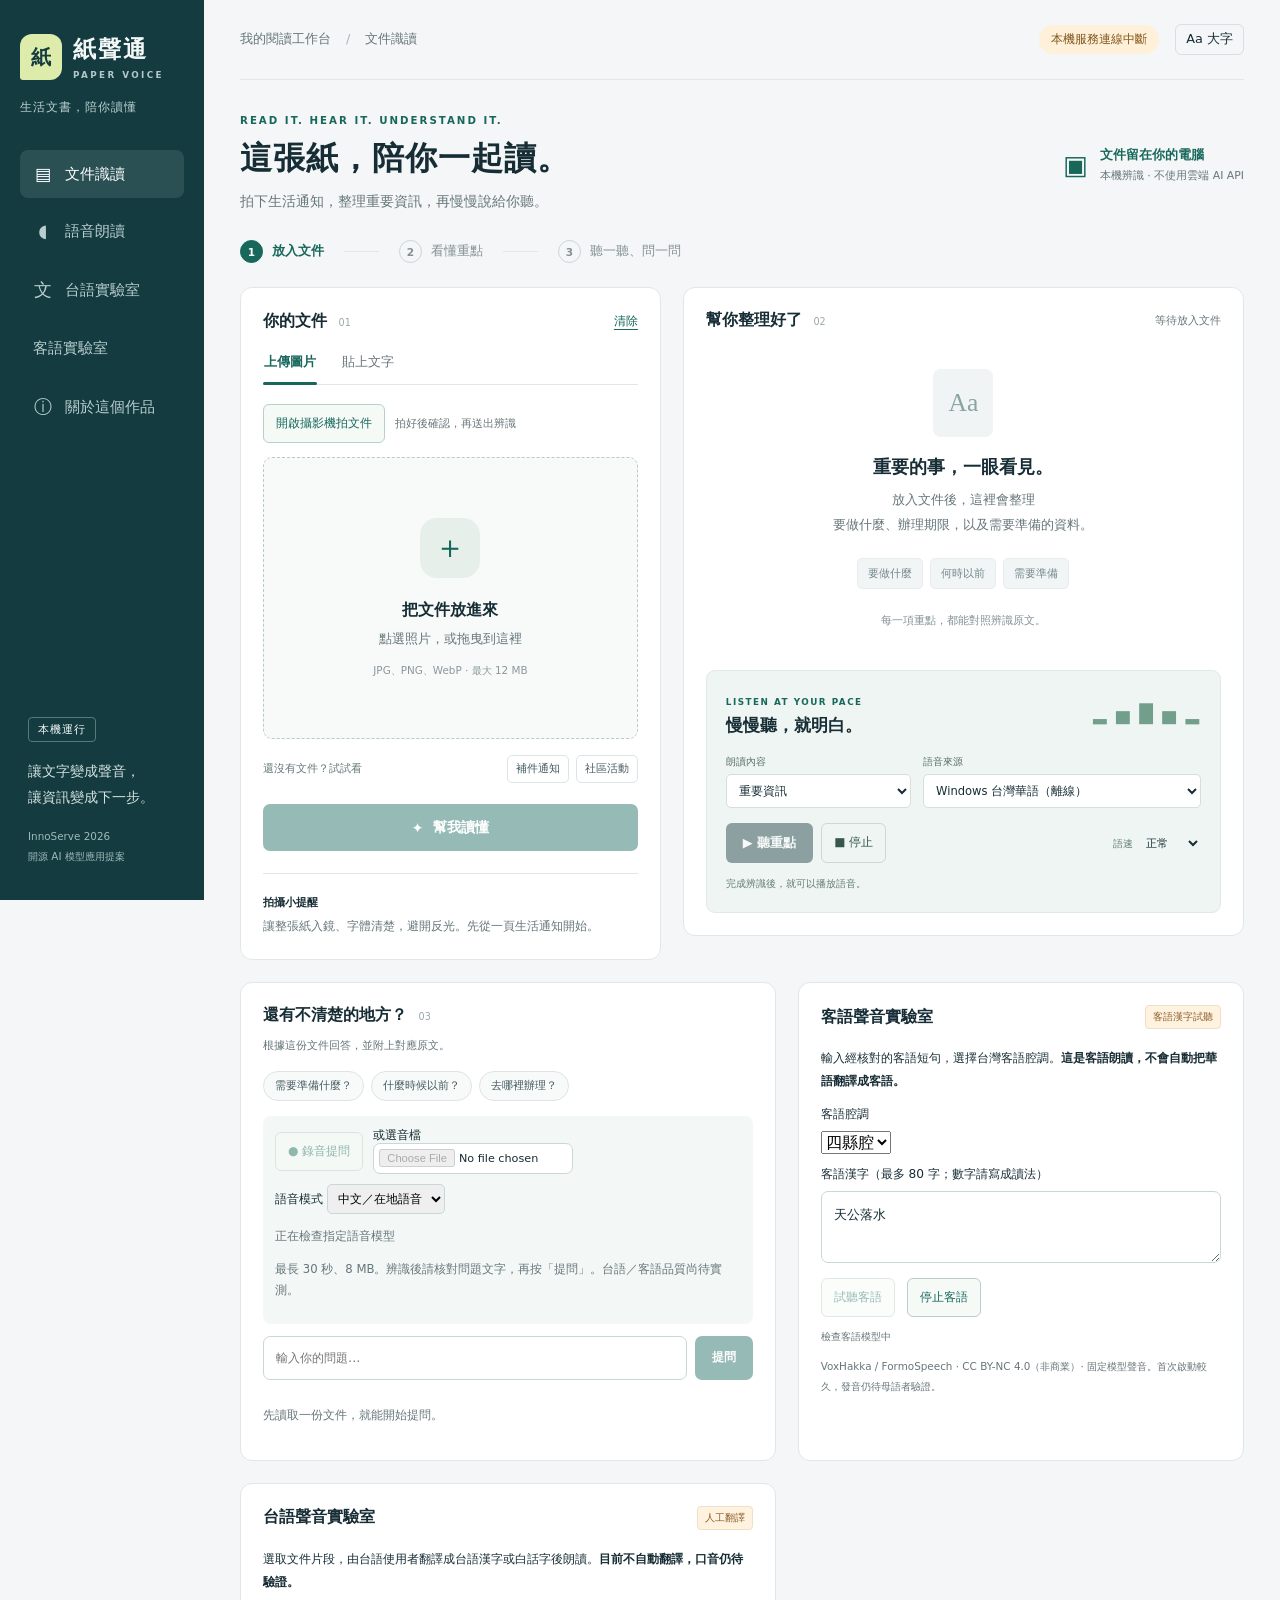
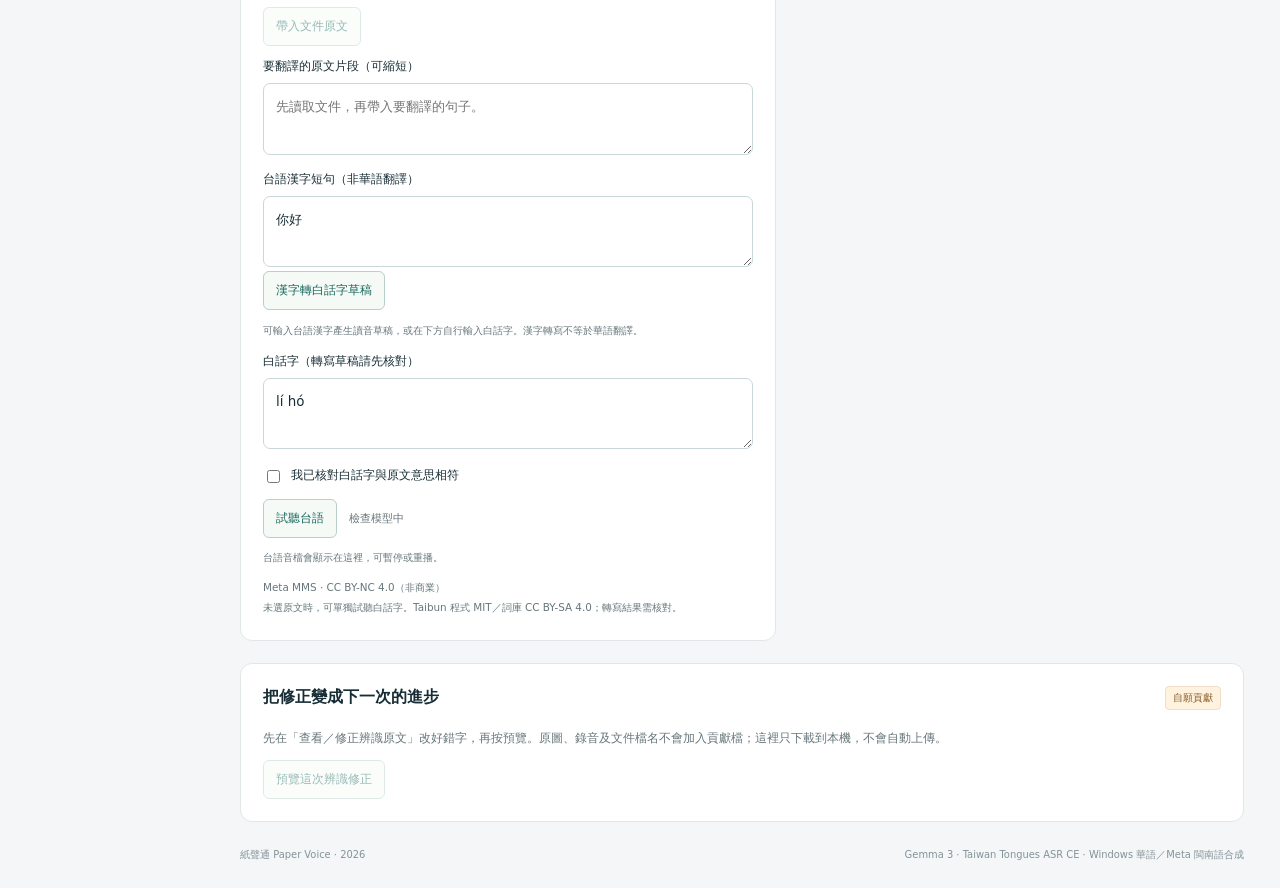
==== static/index.html @ fa13f4af "Add local Taiwanese Hanji pronunciation drafts and in-panel playback" ====
<!doctype html>
<html lang="zh-Hant-TW">
<head>
  <meta charset="utf-8"><meta name="viewport" content="width=device-width,initial-scale=1">
  <meta name="theme-color" content="#143b40"><title>紙聲通 · 讓每張紙，都聽得懂</title>
  <link rel="icon" href="/static/favicon.svg" type="image/svg+xml"><link rel="stylesheet" href="/static/style.css">
  <script src="/static/answer-speech.js" defer></script>
  <script src="/static/model-warmup.js" defer></script>
  <script src="/static/hakka-speech.js" defer></script>
  <script src="/static/taigi-pronunciation.js" defer></script>
  <script src="/static/app.js" defer></script>
  <script src="/static/camera.js" defer></script>
</head>
<body>
<div class="app-shell">
  <aside class="sidebar">
    <a class="brand" href="/" aria-label="紙聲通首頁"><span class="brand-mark">紙</span><span>紙聲通<small>PAPER VOICE</small></span></a>
    <div class="sidebar-caption">生活文書，陪你讀懂</div>
    <nav aria-label="主要功能"><a class="nav-item active" href="#workspace"><span aria-hidden="true">▤</span> 文件識讀</a><a class="nav-item" href="#speech-panel"><span aria-hidden="true">◖</span> 語音朗讀</a><a class="nav-item" href="#taigi-panel"><span aria-hidden="true">文</span> 台語實驗室</a><a class="nav-item" href="#hakka-panel">客語實驗室</a><button class="nav-item" id="about-btn"><span aria-hidden="true">ⓘ</span> 關於這個作品</button></nav>
    <div class="sidebar-bottom"><span class="local-label">本機運行</span><p>讓文字變成聲音，<br>讓資訊變成下一步。</p><small>InnoServe 2026<br>開源 AI 模型應用提案</small></div>
  </aside>
  <main id="workspace">
    <header class="topbar"><div class="breadcrumb">我的閱讀工作台 <span>/</span> 文件識讀</div><div class="top-actions"><span id="model-status" class="status-badge">正在檢查本機模型</span><button id="font-btn" class="icon-button" aria-pressed="false">Aa 大字</button></div></header>
    <section class="intro"><div><div class="eyebrow">READ IT. HEAR IT. UNDERSTAND IT.</div><h1>這張紙，陪你一起讀。</h1><p>拍下生活通知，整理重要資訊，再慢慢說給你聽。</p></div><div class="privacy-note"><span aria-hidden="true">▣</span><div><strong>文件留在你的電腦</strong><small>本機辨識 · 不使用雲端 AI API</small></div></div></section>
    <div class="steps" aria-label="操作步驟"><span class="current"><b>1</b> 放入文件</span><i></i><span id="step2"><b>2</b> 看懂重點</span><i></i><span id="step3"><b>3</b> 聽一聽、問一問</span></div>
    <div id="alert" class="alert" role="alert" hidden></div>
    <div class="work-grid">
      <section class="panel document-panel" aria-labelledby="doc-heading">
        <div class="panel-heading"><h2 id="doc-heading">你的文件 <span class="section-no">01</span></h2><button class="text-button" id="clear-btn">清除</button></div>
        <div class="tabs" role="tablist" aria-label="輸入方式"><button id="image-tab" role="tab" aria-selected="true" aria-controls="image-input" class="selected">上傳圖片</button><button id="text-tab" role="tab" aria-selected="false" aria-controls="text-input" tabindex="-1">貼上文字</button></div>
        <div id="image-input" role="tabpanel" aria-labelledby="image-tab">
          <div class="camera-entry"><button id="camera-open" class="secondary-button" type="button">開啟攝影機拍文件</button><span class="hint">拍好後確認，再送出辨識</span></div>
          <label id="dropzone" class="dropzone" for="file-input"><span class="upload-symbol" aria-hidden="true">＋</span><strong>把文件放進來</strong><span>點選照片，或拖曳到這裡</span><small>JPG、PNG、WebP · 最大 12 MB</small><input id="file-input" type="file" accept="image/jpeg,image/png,image/webp" aria-label="選擇文件圖片"></label>
          <div id="preview-wrap" class="preview-wrap" hidden><div class="preview-bar"><span id="file-name"></span><button id="change-file" class="text-button">更換圖片</button></div><div class="image-frame"><img id="preview" alt="上傳的文件原圖，可用於核對辨識結果"></div></div>
          <div class="sample-row"><span>還沒有文件？試試看</span><button id="sample-notice" class="sample-chip">補件通知</button><button id="sample-event" class="sample-chip">社區活動</button></div>
        </div>
        <div id="text-input" role="tabpanel" aria-labelledby="text-tab" hidden><label for="source-text" class="field-label">貼上需要解讀的文字</label><textarea id="source-text" rows="12" maxlength="6500" placeholder="貼上繁體中文或英文通知，也可以貼入已修正的辨識原文。"></textarea><p class="hint">文字模式會略過圖片辨識，直接整理你提供的內容。</p></div>
        <p id="model-preparation" class="hint" role="status"></p>
        <button id="analyze-btn" class="primary-button" disabled><span aria-hidden="true">✦</span> 幫我讀懂</button>
        <div id="progress" class="progress" role="status" aria-live="polite" hidden><span class="spinner"></span><div><strong id="progress-stage">等待本機模型</strong><small id="progress-time">第一次載入模型可能需要較久</small></div></div>
        <div class="photo-tip"><b>拍攝小提醒</b><p>讓整張紙入鏡、字體清楚，避開反光。先從一頁生活通知開始。</p></div>
      </section>
      <section class="panel result-panel" aria-labelledby="result-heading">
        <div class="panel-heading"><h2 id="result-heading">幫你整理好了 <span class="section-no">02</span></h2><span id="result-meta" class="muted">等待放入文件</span></div>
        <div id="empty-state" class="empty-state"><div class="empty-glyph" aria-hidden="true">Aa</div><h3>重要的事，一眼看見。</h3><p>放入文件後，這裡會整理<br>要做什麼、辦理期限，以及需要準備的資料。</p><div class="ghost-tags"><span>要做什麼</span><span>何時以前</span><span>需要準備</span></div><small>每一項重點，都能對照辨識原文。</small></div>
        <div id="result-content" hidden>
          <div class="result-title-row"><span class="document-type" id="document-type"></span><button id="export-btn" class="text-button">匯出結果</button></div><h3 id="document-title" class="document-title"></h3>
          <div id="result-warnings"></div><div id="fact-grid" class="fact-grid"></div><div id="condition-list"></div>
          <p class="verification-note">「原文已對應」表示欄位與辨識文字相符，仍請對照圖片確認。辨識與解釋皆可能出錯。</p>
          <details id="raw-details" class="raw-details"><summary>查看／修正辨識原文 <span>核對日期與數字</span></summary><textarea id="raw-text" rows="9" maxlength="6500" aria-label="辨識原文，可修正"></textarea><button id="reanalyze-btn" class="secondary-button">用修正文字重新整理</button><small>重新整理後，問答與朗讀會使用修正內容。</small><details id="ocr-details"><summary>查看 Windows OCR 初讀文字</summary><pre id="ocr-reference"></pre></details></details>
        </div>
        <section id="speech-panel" class="speech-panel" aria-labelledby="speech-heading"><div class="speech-heading"><div><span class="eyebrow">LISTEN AT YOUR PACE</span><h3 id="speech-heading">慢慢聽，就明白。</h3></div><span class="audio-symbol" aria-hidden="true">▂ ▅ █ ▅ ▂</span></div><div class="speech-options"><label>朗讀內容<select id="read-target"><option value="summary">重要資訊</option><option value="raw">整份辨識原文</option></select></label><label>語音來源<select id="voice-source"><option value="windows">Windows 台灣華語（離線）</option><option value="browser">瀏覽器語音（依裝置）</option></select></label></div><div class="play-row"><button id="speak-btn" class="play-button" disabled>▶ 聽重點</button><button id="stop-btn" class="stop-button" aria-label="停止朗讀">■ 停止</button><label class="speed-label">語速 <select id="speed"><option value="0.8">慢一點</option><option value="1" selected>正常</option><option value="1.2">快一點</option></select></label></div><audio id="audio" controls hidden></audio><p id="speech-status" class="speech-status" role="status">完成辨識後，就可以播放語音。</p></section>
      </section>
    </div>
    <div class="bottom-grid">
      <section class="panel qa-panel"><div class="panel-heading"><h2>還有不清楚的地方？ <span class="section-no">03</span></h2></div><p class="muted">根據這份文件回答，並附上對應原文。</p><div class="question-chips"><button data-question="我需要準備什麼文件？">需要準備什麼？</button><button data-question="最晚什麼時候要完成？">什麼時候以前？</button><button data-question="我要去哪裡辦理？">去哪裡辦理？</button></div><form id="question-form"><input id="question" maxlength="300" placeholder="輸入你的問題…" aria-label="針對文件提問" required><button id="ask-btn" class="primary-button compact" disabled>提問</button></form><div id="answers" class="answers" aria-live="polite"><p class="hint">先讀取一份文件，就能開始提問。</p></div></section>
      <section id="hakka-panel" class="panel taigi-panel"><div class="panel-heading"><h2>客語聲音實驗室</h2><span class="experimental">客語漢字試聽</span></div><p>輸入經核對的客語短句，選擇台灣客語腔調。<strong>這是客語朗讀，不會自動把華語翻譯成客語。</strong></p><label class="field-label" for="hakka-dialect">客語腔調</label><select id="hakka-dialect"><option value="sixian">四縣腔</option><option value="hailu">海陸腔</option></select><label class="field-label" for="hakka-text">客語漢字（最多 80 字；數字請寫成讀法）</label><textarea id="hakka-text" rows="2" maxlength="80">天公落水</textarea><div class="taigi-actions"><button id="hakka-btn" class="secondary-button" disabled>試聽客語</button><button id="hakka-stop" class="secondary-button">停止客語</button></div><audio id="hakka-audio" controls hidden></audio><p id="hakka-status" class="hint" role="status">檢查客語模型中</p><p class="hint">VoxHakka / FormoSpeech · CC BY-NC 4.0（非商業）· 固定模型聲音。首次啟動較久，發音仍待母語者驗證。</p></section>
      <section id="taigi-panel" class="panel taigi-panel"><div class="panel-heading"><h2>台語聲音實驗室</h2><span class="experimental">人工翻譯</span></div><p>選取文件片段，由台語使用者翻譯成台語漢字或白話字後朗讀。<strong>目前不自動翻譯，口音仍待驗證。</strong></p><button id="taigi-source-btn" class="secondary-button">帶入文件原文</button><label for="taigi-source" class="field-label">要翻譯的原文片段（可縮短）</label><textarea id="taigi-source" rows="2" maxlength="500" placeholder="先讀取文件，再帶入要翻譯的句子。"></textarea><label for="taigi-hanji" class="field-label">台語漢字短句（非華語翻譯）</label><textarea id="taigi-hanji" rows="2" maxlength="80" placeholder="例如：食飽未？">你好</textarea><button id="taigi-convert" class="secondary-button">漢字轉白話字草稿</button><p id="taigi-convert-status" class="hint" role="status">可輸入台語漢字產生讀音草稿，或在下方自行輸入白話字。漢字轉寫不等於華語翻譯。</p><label for="taigi-text" class="field-label">白話字（轉寫草稿請先核對）</label><textarea id="taigi-text" rows="2" maxlength="500" placeholder="例如：lí hó" spellcheck="false">lí hó</textarea><label class="check-label"><input id="taigi-confirm" type="checkbox">我已核對白話字與原文意思相符</label><div class="taigi-actions"><button id="taigi-btn" class="secondary-button">試聽台語</button><span id="taigi-status" class="muted">檢查模型中</span></div><audio id="taigi-audio" controls hidden></audio><p id="taigi-play-status" class="hint" role="status">台語音檔會顯示在這裡，可暫停或重播。</p><p class="hint">Meta MMS · CC BY-NC 4.0（非商業）<br>未選原文時，可單獨試聽白話字。Taibun 程式 MIT／詞庫 CC BY-SA 4.0；轉寫結果需核對。</p></section>
    </div>
    <section class="panel corpus-panel"><div class="panel-heading"><h2>把修正變成下一次的進步</h2><span class="experimental">自願貢獻</span></div><p class="hint">先在「查看／修正辨識原文」改好錯字，再按預覽。原圖、錄音及文件檔名不會加入貢獻檔；這裡只下載到本機，不會自動上傳。</p><button id="corpus-preview-btn" class="secondary-button">預覽這次辨識修正</button><div id="corpus-preview" hidden><p id="corpus-status" class="hint" role="status"></p><div class="corpus-pair"><label>遮蔽後的辨識原文<textarea id="corpus-original" rows="5" maxlength="6500"></textarea></label><label>遮蔽後的人工修正<textarea id="corpus-corrected" rows="5" maxlength="6500"></textarea></label></div><p class="warning">自動遮蔽可能漏掉姓名、地址、病情等資訊。請逐行檢查並手動刪除；不要公開他人的私密文件。</p><label class="field-label">資料來源 <select id="corpus-provenance"><option value="synthetic">自製虛構範例</option><option value="authorized">已獲權利人授權的資料</option></select></label><label class="check-label"><input id="corpus-reviewed" type="checkbox">我已逐行核對內容正確，並移除可識別個人的資訊</label><label class="check-label"><input id="corpus-rights" type="checkbox">我有權公開此文字，並同意以 CC BY 4.0 授權；以 Paper Voice 自願貢獻者署名</label><button id="corpus-export-btn" class="secondary-button">下載待審核語料 JSONL</button></div></section>
    <footer><span>紙聲通 Paper Voice · 2026</span><span>Gemma 3 · Taiwan Tongues ASR CE · Windows 華語／Meta 閩南語合成</span></footer>
  </main>
</div>
<dialog id="about-dialog"><button id="close-about" class="dialog-close" aria-label="關閉說明">×</button><span class="eyebrow">ABOUT PAPER VOICE</span><h2>讓資訊，走到需要的人身邊。</h2><p>紙聲通協助使用者整理生活通知中的行動、期限與應備文件，並提供朗讀與有原文依據的問答。</p><h3>這個版本的能力</h3><p>Google Gemma 3 4B 本機讀圖、Taiwan Tongues ASR CE 語音提問、文件問答與中文朗讀、人工翻譯後的閩南語白話字朗讀、自願修正語料匯出。</p><h3>資料與模型</h3><p>上傳圖片與結果不寫入資料庫。完成工作最多在記憶體保留 30 分鐘，可隨時清除。中文合成使用短暫檔案，完成後刪除。模型首次下載需要網路；此版本推論只呼叫本機服務。</p><p>Gemma 採自訂開放權重授權；Taiwan Tongues 採 TRAIL 授權；Windows 語音不是開源模型；MMS 採 CC BY-NC 4.0。未宣稱已取得主辦資格認定或模型加分。</p><h3>展示時請誠實說明</h3><p>尚未包含台語自動翻譯、手寫專門微調、逐字影像框選或實際使用者成效驗證。語音辨識已用自製合成華語測試，真人麥克風與台客語辨識仍待驗證。範例通知是自製測試資料，不是真實公文。</p></dialog>
<dialog id="camera-dialog" aria-labelledby="camera-title">
  <div class="panel-heading"><h2 id="camera-title">拍下這份文件</h2><button id="camera-close" type="button" class="text-button">關閉攝影機</button></div>
  <p class="hint">把文件完整放進畫面，避開反光。確認使用前，照片只留在瀏覽器。</p>
  <label class="field-label" for="camera-select">攝影機</label><select id="camera-select" disabled><option value="">預設攝影機</option></select>
  <div class="camera-frame"><p id="camera-placeholder">攝影機尚未開啟<br><small>按下方「啟動預覽」開始拍照</small></p><video id="camera-video" autoplay muted playsinline aria-label="攝影機即時預覽" hidden></video><img id="camera-photo" alt="剛拍下的文件，請確認文字清楚" hidden></div>
  <p id="camera-status" class="hint" role="status" aria-live="polite">按「啟動預覽」，並允許瀏覽器使用攝影機。</p>
  <div class="camera-actions"><button id="camera-start" type="button" class="secondary-button">啟動預覽</button><button id="camera-shutter" type="button" class="primary-button compact" disabled>拍照</button><button id="camera-retake" type="button" class="secondary-button" hidden>重拍</button><button id="camera-use" type="button" class="primary-button compact" hidden>使用照片並辨識</button></div>
  <p class="hint">拍照或關閉視窗後會停止攝影機。無法開啟時，可關閉此視窗並改用上傳圖片。</p>
</dialog>
</body></html>
---- static/style.css ----
@charset "UTF-8";
:root{--ink:#172d35;--muted:#67767b;--teal:#17675b;--dark:#143b40;--line:#e1e7e8;--surface:#f4f6f7;--soft:#edf4f1;--white:#fff;--accent:#ddecab;font-family:"Segoe UI","Microsoft JhengHei",system-ui,sans-serif;font-size:16px;color:var(--ink);background:var(--surface)}*{box-sizing:border-box}body{margin:0}button,input,select,textarea{font:inherit}button,a,input,select,textarea{-webkit-tap-highlight-color:transparent}button{cursor:pointer}button:disabled{opacity:.45;cursor:not-allowed}a{color:inherit}button:focus-visible,a:focus-visible,input:focus-visible,textarea:focus-visible,select:focus-visible,summary:focus-visible{outline:3px solid #4a9da7;outline-offset:4px}[hidden]{display:none!important}.app-shell{display:grid;grid-template-columns:204px minmax(0,1fr);min-height:100vh}.sidebar{background:var(--dark);color:#f3f8f7;padding:34px 20px;display:flex;flex-direction:column;position:sticky;top:0;height:100vh}.brand{display:flex;align-items:center;gap:11px;text-decoration:none;font-size:1.45rem;font-weight:700;letter-spacing:2px}.brand-mark{display:grid;place-items:center;background:var(--accent);color:var(--dark);width:42px;height:46px;border-radius:12px 12px 12px 3px;font-size:1.25rem;letter-spacing:0}.brand small{display:block;font-size:.55rem;letter-spacing:2.4px;margin-top:5px;color:#b2c8c9}.sidebar-caption{font-size:.72rem;color:#bad1d0;margin:20px 0 35px;letter-spacing:1px}.sidebar nav{display:grid;gap:9px}.nav-item{width:100%;border:0;background:none;color:#b8cece;display:flex;align-items:center;gap:12px;padding:14px 13px;border-radius:8px;text-decoration:none;text-align:left;font-size:.91rem}.nav-item span{font-size:1.1rem;width:20px;text-align:center}.nav-item.active{color:#fff;background:#2a5053}.nav-item:hover{background:#2a5053;color:white}.sidebar-bottom{margin-top:auto;padding:25px 8px 0}.local-label{font-size:.68rem;border:1px solid #547b7b;padding:5px 9px;border-radius:4px;letter-spacing:1px}.sidebar-bottom p{font-size:.85rem;line-height:1.9;color:#d4e2df;margin-top:22px}.sidebar-bottom small{font-size:.65rem;color:#9ebbbb;line-height:1.8}main{min-width:0;padding:0 36px;max-width:1680px;width:100%;margin:auto}.topbar{min-height:80px;display:flex;justify-content:space-between;gap:15px;align-items:center;border-bottom:1px solid var(--line)}.breadcrumb{font-size:.8rem;color:var(--muted)}.breadcrumb span{padding:0 11px;color:#a9b7bb}.top-actions{display:flex;align-items:center;gap:16px}.status-badge{font-size:.73rem;background:#e6eeeb;color:#346859;border-radius:20px;padding:7px 12px}.status-badge.wait{background:#fff0d9;color:#80551a}.icon-button{padding:6px 10px;background:none;border:1px solid #d7e0e2;border-radius:6px;font-size:.8rem;color:var(--ink)}.intro{display:flex;justify-content:space-between;align-items:center;gap:24px;padding:34px 0 25px}.eyebrow{font-size:.64rem;font-weight:650;letter-spacing:2px;color:var(--teal)}h1{font-size:2rem;line-height:1.45;letter-spacing:1px;margin:9px 0 8px}p{line-height:1.8}.intro p{color:var(--muted);font-size:.9rem;margin:0}.privacy-note{display:flex;align-items:center;gap:12px;color:var(--teal);flex-shrink:0}.privacy-note>span{font-size:1.65rem}.privacy-note strong{font-size:.79rem;display:block}.privacy-note small{display:block;font-size:.68rem;color:var(--muted);margin-top:5px}.steps{display:flex;align-items:center;gap:20px;margin:0 0 24px;font-size:.8rem;color:#859194}.steps>span{display:flex;gap:9px;align-items:center}.steps b{font-size:.66rem;width:23px;height:23px;border:1px solid #c9d5d8;border-radius:50%;display:grid;place-items:center}.steps .current{color:var(--teal);font-weight:600}.steps .current b{background:var(--teal);border-color:var(--teal);color:white}.steps i{height:1px;background:var(--line);width:35px}.work-grid{display:grid;grid-template-columns:minmax(320px,.9fr) minmax(400px,1.2fr);gap:22px;align-items:start}.panel{background:white;border:1px solid var(--line);border-radius:12px;padding:22px}.panel-heading{display:flex;justify-content:space-between;align-items:center;gap:12px;margin-bottom:18px}h2{font-size:1rem;margin:0;font-weight:650}.section-no{margin-left:6px;color:#9ba8ab;font-size:.6rem;font-weight:500}.text-button{border:0;background:none;color:var(--teal);padding:3px 0;font-size:.76rem;text-decoration:underline;text-underline-offset:4px}.tabs{display:flex;border-bottom:1px solid var(--line);gap:24px;margin-bottom:19px}.tabs button{background:none;border:0;padding:2px 1px 13px;color:var(--muted);font-size:.82rem;position:relative}.tabs .selected{font-weight:650;color:var(--teal)}.tabs .selected:after{content:"";height:3px;position:absolute;bottom:-1px;background:var(--teal);left:0;right:0;border-radius:3px}.dropzone{display:flex;align-items:center;justify-content:center;flex-direction:column;min-height:282px;border:1.5px dashed #b6ccca;border-radius:9px;background:#f7faf9;cursor:pointer;position:relative;padding:20px;text-align:center;transition:background .2s}.dropzone:hover,.dropzone.drag{background:#e9f3ef;border-color:var(--teal)}.dropzone input{position:absolute;inset:0;width:100%;height:100%;opacity:0;cursor:pointer}.dropzone:focus-within{outline:3px solid #4a9da7}.upload-symbol{font-size:2rem;font-weight:300;color:var(--teal);background:#e7efeb;width:60px;height:60px;display:grid;place-items:center;border-radius:17px;margin-bottom:22px}.dropzone strong{font-size:1rem;font-weight:600;margin-bottom:9px}.dropzone>span:not(.upload-symbol){font-size:.83rem;color:var(--muted)}.dropzone small{font-size:.65rem;margin-top:16px;color:#8a989c}.sample-row{display:flex;align-items:center;gap:7px;flex-wrap:wrap;margin:16px 0 21px}.sample-row>span{font-size:.68rem;color:var(--muted);margin-right:auto}.sample-chip{font-size:.68rem;border:1px solid #dce5e5;background:white;border-radius:5px;padding:6px 8px;color:#425b62}.primary-button{width:100%;display:flex;align-items:center;justify-content:center;gap:10px;background:var(--teal);color:white;font-weight:600;font-size:.9rem;border:0;border-radius:7px;padding:14px 18px;min-height:46px}.primary-button:hover:not(:disabled){background:#115247}.photo-tip{border-top:1px solid var(--line);margin-top:22px;padding-top:17px}.photo-tip b{font-size:.7rem;font-weight:650}.photo-tip p{font-size:.72rem;color:var(--muted);margin:6px 0 0;line-height:1.8}.preview-bar{display:flex;justify-content:space-between;align-items:center;font-size:.7rem;padding:9px 11px;background:#f0f4f4;gap:10px}.preview-bar>span{overflow:hidden;text-overflow:ellipsis;white-space:nowrap;max-width:240px}.preview-wrap{border:1px solid var(--line);border-radius:8px;overflow:hidden}.image-frame{height:330px;overflow:auto;background:#e9eeed;padding:14px;display:flex;justify-content:center;align-items:flex-start}.image-frame img{width:100%;height:auto;box-shadow:0 3px 10px #20343a1a;object-fit:contain}.field-label{font-size:.76rem;display:block;margin-bottom:8px}textarea,input{border:1px solid #cad7da;border-radius:7px;background:white;color:var(--ink);padding:12px;line-height:1.7;max-width:100%}textarea{resize:vertical;width:100%;font-size:.84rem}.muted{color:var(--muted);font-size:.7rem}.hint{color:var(--muted);font-size:.73rem;line-height:1.8}.empty-state{text-align:center;padding:20px 10px 28px}.empty-glyph{margin:0 auto 18px;background:#f0f4f4;color:#89a4a5;width:60px;height:68px;border-radius:8px;font-family:Georgia,serif;display:grid;place-items:center;font-size:1.6rem}.empty-state h3{font-size:1.12rem;font-weight:600;margin:0 0 9px}.empty-state p{font-size:.82rem;color:var(--muted);margin:0;line-height:1.9}.ghost-tags{display:flex;justify-content:center;gap:7px;margin:20px 0}.ghost-tags span{background:#f2f5f5;border:1px solid #e7eded;border-radius:5px;font-size:.7rem;padding:7px 10px;color:#73888d}.empty-state>small{font-size:.68rem;color:#839195}.speech-panel{background:#eff5f2;border:1px solid #e0eae5;border-radius:9px;padding:19px;margin-top:14px}.speech-heading{display:flex;justify-content:space-between;align-items:center}.speech-heading .eyebrow{font-size:.55rem;letter-spacing:1.5px}.speech-heading h3{margin:6px 0 0;font-size:1.04rem;font-weight:600}.audio-symbol{font-size:1.1rem;letter-spacing:2px;color:#719f8b}.speech-options{display:grid;grid-template-columns:1fr 1.5fr;gap:12px;margin:18px 0 15px}.speech-options label{font-size:.65rem;color:#597269}.speech-options select{display:block;margin-top:5px;width:100%;background:#fff;border:1px solid #d4e1d9;border-radius:5px;padding:8px;font-size:.72rem;color:var(--ink)}.play-row{display:flex;align-items:center;gap:8px;flex-wrap:wrap}.play-button{border:0;background:var(--dark);color:white;font-size:.8rem;font-weight:600;padding:10px 17px;border-radius:6px;min-height:40px}.stop-button{border:1px solid #ccd9d2;background:none;color:#38584d;font-size:.74rem;padding:9px 12px;border-radius:6px;min-height:40px}.speed-label{font-size:.65rem;color:#617b70;margin-left:auto}.speed-label select{font-size:.7rem;padding:6px;border:0;background:none;color:var(--ink)}audio{width:100%;height:35px;margin-top:14px}.speech-status{font-size:.65rem;color:#647b72;line-height:1.7;margin:12px 0 0}.bottom-grid{display:grid;grid-template-columns:1.2fr 1fr;gap:22px;margin-top:22px}.qa-panel>p{margin-top:-8px}.question-chips{display:flex;gap:7px;flex-wrap:wrap;margin:15px 0}.question-chips button{border:1px solid #dce4e5;background:#f8faf9;border-radius:18px;font-size:.68rem;padding:7px 11px;color:#425b62}#question-form{display:flex;gap:8px}#question{min-width:0;flex:1;font-size:.78rem;padding:10px 12px}.primary-button.compact{width:auto;min-height:40px;font-size:.75rem;padding:10px 17px}.answers{margin-top:14px;max-height:360px;overflow:auto}.answer-item{border-top:1px solid var(--line);padding:13px 0;font-size:.85rem;line-height:1.8}.answer-item strong{display:block;font-size:.75rem;color:var(--teal)}.answer-item p{margin:5px 0}.answer-item blockquote{font-size:.74rem;color:#53666b;background:#f3f6f6;border-left:3px solid #b3cbc0;margin:10px 0 0;padding:8px 12px}.experimental{background:#fff2df;color:#8a5d29;font-size:.62rem;border:1px solid #f0dfc7;padding:4px 7px;border-radius:4px}.taigi-panel>p{font-size:.77rem;line-height:1.9}.taigi-panel>p strong{font-weight:600}.taigi-actions{display:flex;align-items:center;gap:12px;margin-top:11px}.secondary-button{border:1px solid #b8cfca;color:var(--teal);background:#f5faf7;padding:9px 12px;font-size:.75rem;border-radius:6px;min-height:39px}.taigi-panel .hint{font-size:.65rem;margin-bottom:0}footer{padding:24px 0;display:flex;justify-content:space-between;gap:12px;color:#849398;font-size:.62rem;line-height:1.8}.progress{display:flex;align-items:center;gap:12px;padding-top:16px}.progress strong{font-size:.8rem;display:block;font-weight:600}.progress small{font-size:.7rem;color:var(--muted);display:block;margin-top:4px}.spinner{width:21px;height:21px;border-radius:50%;border:2px solid #d6e5df;border-top-color:var(--teal);animation:spin 1s linear infinite}@keyframes spin{to{transform:rotate(360deg)}}.alert{background:#fff3e7;border:1px solid #efd4b9;border-radius:8px;padding:14px 18px;color:#794e29;font-size:.85rem;margin-bottom:20px;line-height:1.8}.result-title-row{display:flex;justify-content:space-between;align-items:center}.document-type{background:#eaf3ee;color:var(--teal);font-size:.67rem;padding:5px 8px;border-radius:4px}.document-title{font-size:1.22rem;line-height:1.7;margin:10px 0 18px}.fact-grid{display:grid;grid-template-columns:1fr 1fr;gap:10px}.fact-card{border:1px solid var(--line);border-radius:8px;padding:14px;min-width:0}.fact-card:first-child{grid-column:1/-1;background:#f5f9f7;border-color:#d6e4de}.fact-label{font-size:.68rem;color:var(--muted);display:flex;align-items:center;gap:8px}.fact-card p{font-size:.87rem;line-height:1.8;margin:8px 0;overflow-wrap:anywhere}.fact-card details{font-size:.68rem;color:var(--teal)}.fact-card summary{cursor:pointer;line-height:1.8}.fact-card blockquote{margin:8px 0 0;font-size:.73rem;line-height:1.9;padding:8px;background:#f3f6f5;color:#4c6368;border-radius:5px;white-space:pre-wrap;overflow-wrap:anywhere}.not-found{color:#8a9699;font-size:.77rem!important}.verification-note{font-size:.65rem;line-height:1.9;color:#73868b}.warning{font-size:.75rem;background:#fff6e8;color:#7b5c2e;line-height:1.8;padding:10px 13px;border-radius:5px;margin-bottom:12px}.raw-details{border:1px solid var(--line);border-radius:6px;padding:12px;margin:17px 0}.raw-details>summary{font-size:.77rem;cursor:pointer}.raw-details>summary span{font-size:.62rem;color:var(--muted);margin-left:10px}.raw-details textarea{margin:12px 0 9px}.raw-details small{display:block;font-size:.65rem;color:var(--muted);margin-top:8px}dialog{border:1px solid #dae3e3;border-radius:14px;max-width:610px;width:calc(100% - 36px);padding:32px;color:var(--ink);box-shadow:0 30px 100px #17313640}dialog::backdrop{background:#15363866;backdrop-filter:blur(3px)}dialog h2{font-size:1.4rem;line-height:1.6;margin:12px 0 22px}dialog h3{font-size:.95rem;margin:22px 0 6px}dialog p{font-size:.85rem;color:#597077;line-height:1.9}.dialog-close{position:absolute;right:13px;top:9px;border:0;background:none;font-size:1.6rem;color:var(--muted)}html.large-text{font-size:20px}@media(min-width:1500px){main{padding:0 46px}.work-grid{grid-template-columns:1fr 1.22fr}.image-frame{height:400px}.dropzone{min-height:320px}.empty-state{padding:40px 10px}}@media(max-width:1150px){.app-shell{grid-template-columns:174px minmax(0,1fr)}.sidebar{padding:28px 14px}.brand{font-size:1.23rem}.brand-mark{width:37px}.sidebar-caption{font-size:.65rem}main{padding:0 22px}.privacy-note{display:none}.work-grid{grid-template-columns:minmax(260px,.85fr) minmax(330px,1fr);gap:16px}.panel{padding:17px}.bottom-grid{gap:16px}.speech-options{grid-template-columns:1fr}.speech-options label:first-child{display:none}.speed-label{margin-left:0}.sample-row>span{width:100%}.top-actions{gap:8px}}@media(max-width:900px){.app-shell{grid-template-columns:1fr}.sidebar{position:static;height:auto;flex-direction:row;align-items:center;padding:15px 22px;justify-content:space-between}.sidebar-caption,.sidebar-bottom{display:none}.sidebar nav{display:flex;gap:4px}.nav-item{font-size:.75rem;padding:8px}.nav-item span{display:none}.brand{font-size:1.15rem}.brand small{font-size:.5rem}.brand-mark{height:37px;width:34px}.topbar{min-height:65px}.intro{padding:26px 0}.work-grid{grid-template-columns:minmax(260px,.85fr) minmax(320px,1fr)}h1{font-size:1.75rem}.bottom-grid{grid-template-columns:1fr 1fr}}@media(max-width:700px){main{padding:0 16px}.sidebar{padding:14px 16px}.sidebar nav .nav-item{display:none}.sidebar nav #about-btn{display:block;font-size:.7rem}.topbar{gap:10px}.breadcrumb{font-size:.67rem}.breadcrumb span{padding:0 6px}.status-badge{font-size:.6rem;padding:6px 8px}.icon-button{font-size:.7rem}.top-actions{gap:6px}.intro{padding:23px 0 20px}.intro p{font-size:.8rem}.eyebrow{font-size:.54rem}h1{font-size:1.65rem}.steps{gap:8px;font-size:.65rem}.steps i{width:12px}.steps>span{gap:5px}.steps b{width:20px;height:20px}.work-grid,.bottom-grid{grid-template-columns:1fr;gap:16px}.dropzone{min-height:220px}.sample-row>span{width:auto}.panel{padding:18px}.empty-state{padding:20px 0}.speech-options{grid-template-columns:1fr 1.5fr}.speech-options label:first-child{display:block}.speed-label{margin-left:auto}footer{flex-direction:column;gap:4px}.image-frame{height:400px}.fact-grid{grid-template-columns:1fr}.fact-card:first-child{grid-column:auto}.large-text .topbar{flex-wrap:wrap;padding:12px 0}.large-text .steps{flex-wrap:wrap}.large-text .speech-options{grid-template-columns:1fr}}@media(prefers-reduced-motion:reduce){*{animation:none!important;transition:none!important}}
#ocr-details{margin-top:14px;font-size:.72rem;color:#52696e}#ocr-reference{white-space:pre-wrap;overflow-wrap:anywhere;font-family:inherit;line-height:1.9;background:#f3f6f6;padding:12px;border-radius:6px}
.voice-question{background:#f3f7f5;border-radius:8px;padding:12px;margin:12px 0}.voice-actions{display:flex;align-items:center;gap:10px;flex-wrap:wrap}.voice-actions label{font-size:.72rem;min-width:0}.voice-actions select{max-width:100%;padding:6px;border:1px solid #cad7da;border-radius:5px}.audio-upload input{display:block;width:200px;max-width:100%;padding:5px;font-size:.7rem}.check-label{display:flex;align-items:flex-start;gap:8px;font-size:.74rem;line-height:1.8;margin:12px 0}.check-label input{margin-top:5px;flex-shrink:0}.corpus-panel{margin-top:22px}.corpus-pair{display:grid;grid-template-columns:1fr 1fr;gap:15px;font-size:.8rem}.corpus-pair label{min-width:0}.corpus-pair textarea{margin-top:8px}.taigi-panel .field-label{margin-top:12px}@media(max-width:700px){.corpus-pair{grid-template-columns:1fr}}
.camera-entry{display:flex;flex-wrap:wrap;align-items:center;gap:10px;margin-bottom:14px}.camera-entry .hint{font-size:.68rem}#camera-dialog{max-width:760px;max-height:92vh;overflow-y:auto;padding:24px}#camera-dialog h2{margin:0;font-size:1.2rem}#camera-select{width:100%;padding:9px;border:1px solid #cad7da;border-radius:6px;margin-bottom:12px}.camera-frame{background:#172d35;border-radius:9px;overflow:hidden;aspect-ratio:4/3;display:flex;align-items:center;justify-content:center}.camera-frame video,.camera-frame img{width:100%;height:100%;max-height:48vh;object-fit:contain}.camera-actions{display:flex;flex-wrap:wrap;gap:10px;align-items:center}#camera-status{min-height:2.5em}#camera-dialog .panel-heading{align-items:center}#camera-close{flex-shrink:0}@media(max-width:700px){#camera-dialog{padding:18px}.camera-actions button{flex-grow:1}.camera-frame{aspect-ratio:3/4;max-height:40vh}}
.camera-frame{max-height:45vh}#camera-placeholder{color:#e0eae7;text-align:center;font-size:1rem;padding:20px}#camera-placeholder small{font-size:.8rem;color:#aac6c0}
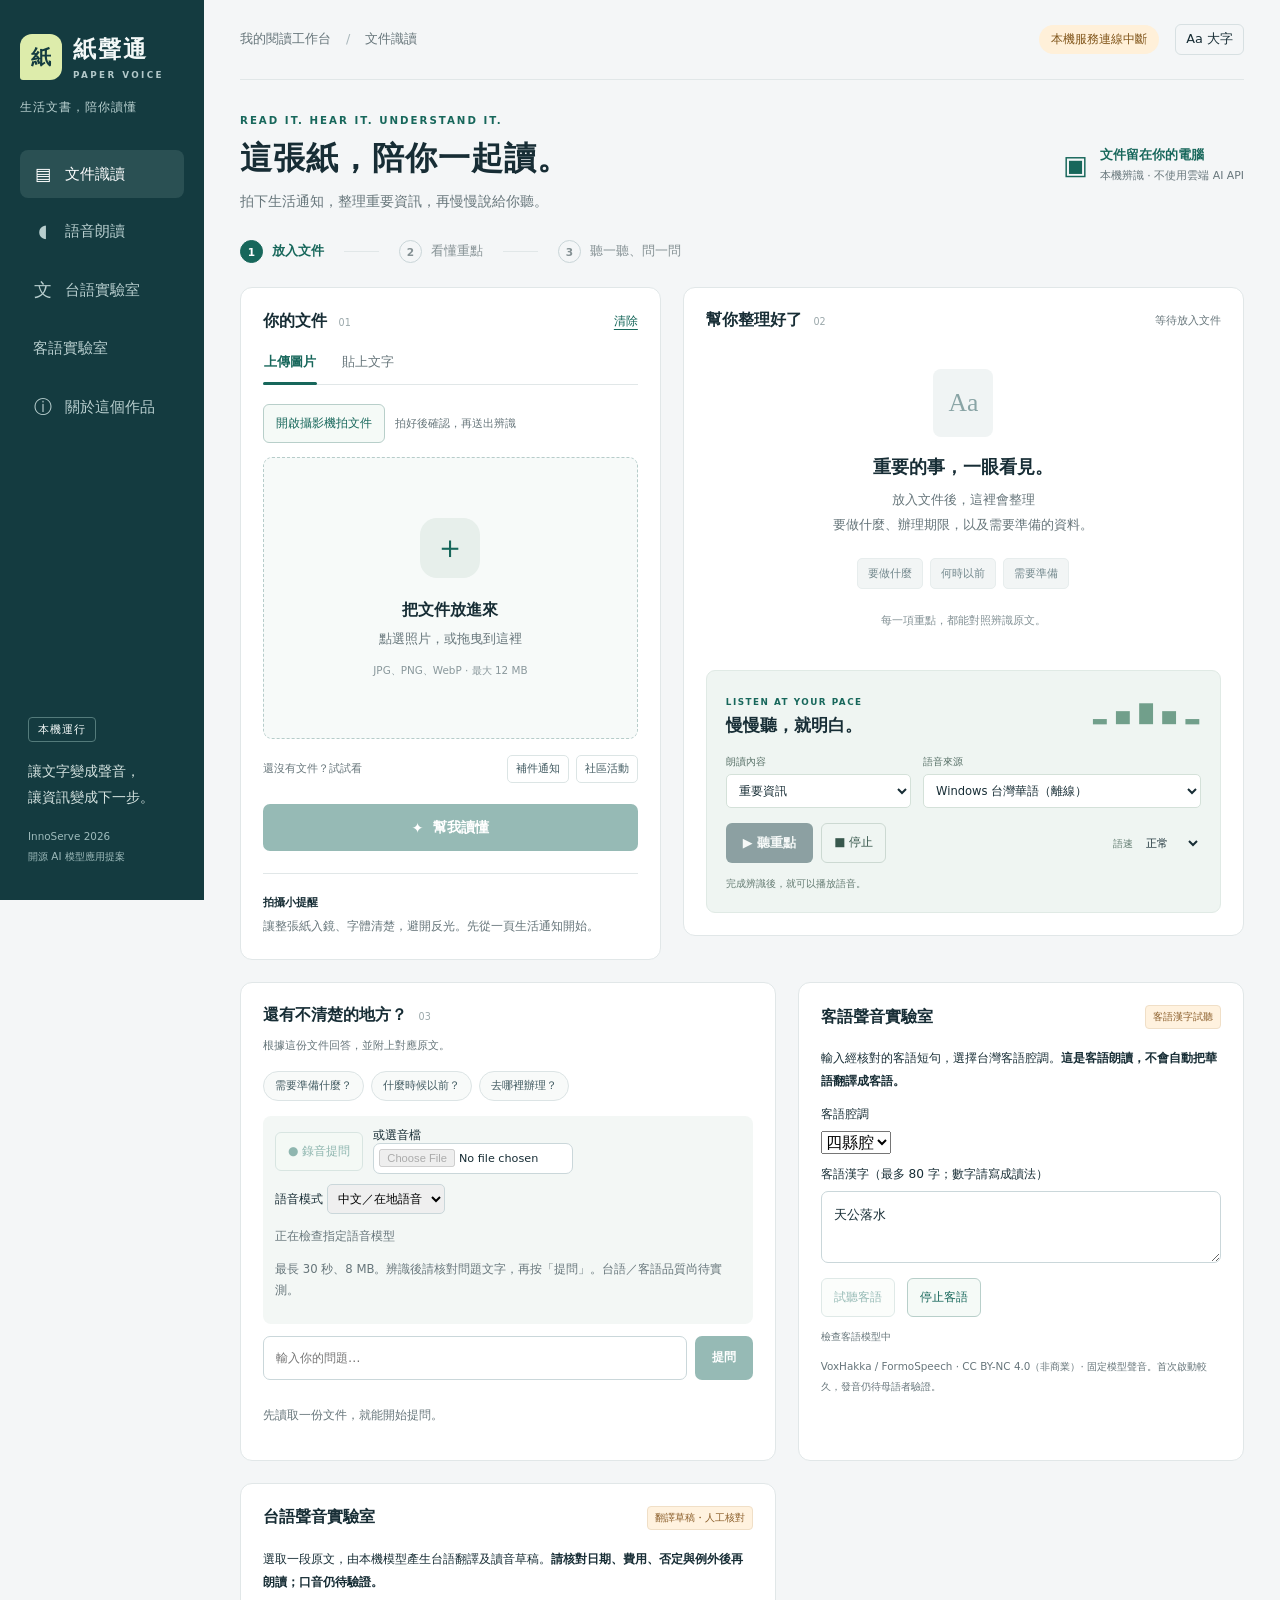
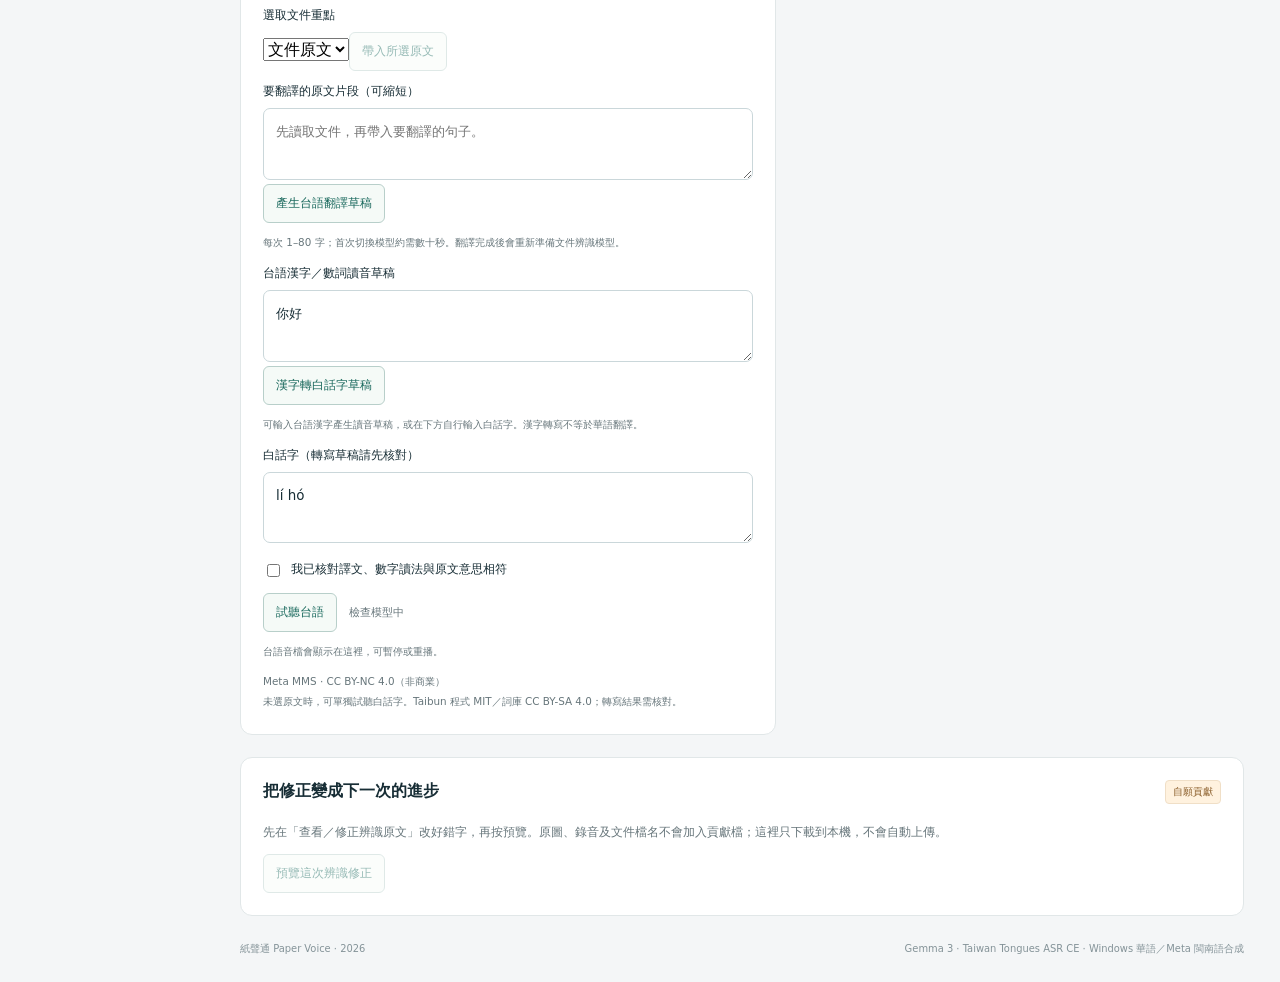
==== commit c7b47de7: "Add source-bound Taiwanese translation and pronunciation drafts" ====
--- a/static/index.html
+++ b/static/index.html
@@ -9,6 +9,7 @@
   <script src="/static/hakka-speech.js" defer></script>
   <script src="/static/taigi-pronunciation.js" defer></script>
   <script src="/static/app.js" defer></script>
+  <script src="/static/taigi-translation.js" defer></script>
   <script src="/static/camera.js" defer></script>
 </head>
 <body>
@@ -55,13 +56,13 @@
     <div class="bottom-grid">
       <section class="panel qa-panel"><div class="panel-heading"><h2>還有不清楚的地方？ <span class="section-no">03</span></h2></div><p class="muted">根據這份文件回答，並附上對應原文。</p><div class="question-chips"><button data-question="我需要準備什麼文件？">需要準備什麼？</button><button data-question="最晚什麼時候要完成？">什麼時候以前？</button><button data-question="我要去哪裡辦理？">去哪裡辦理？</button></div><form id="question-form"><input id="question" maxlength="300" placeholder="輸入你的問題…" aria-label="針對文件提問" required><button id="ask-btn" class="primary-button compact" disabled>提問</button></form><div id="answers" class="answers" aria-live="polite"><p class="hint">先讀取一份文件，就能開始提問。</p></div></section>
       <section id="hakka-panel" class="panel taigi-panel"><div class="panel-heading"><h2>客語聲音實驗室</h2><span class="experimental">客語漢字試聽</span></div><p>輸入經核對的客語短句，選擇台灣客語腔調。<strong>這是客語朗讀，不會自動把華語翻譯成客語。</strong></p><label class="field-label" for="hakka-dialect">客語腔調</label><select id="hakka-dialect"><option value="sixian">四縣腔</option><option value="hailu">海陸腔</option></select><label class="field-label" for="hakka-text">客語漢字（最多 80 字；數字請寫成讀法）</label><textarea id="hakka-text" rows="2" maxlength="80">天公落水</textarea><div class="taigi-actions"><button id="hakka-btn" class="secondary-button" disabled>試聽客語</button><button id="hakka-stop" class="secondary-button">停止客語</button></div><audio id="hakka-audio" controls hidden></audio><p id="hakka-status" class="hint" role="status">檢查客語模型中</p><p class="hint">VoxHakka / FormoSpeech · CC BY-NC 4.0（非商業）· 固定模型聲音。首次啟動較久，發音仍待母語者驗證。</p></section>
-      <section id="taigi-panel" class="panel taigi-panel"><div class="panel-heading"><h2>台語聲音實驗室</h2><span class="experimental">人工翻譯</span></div><p>選取文件片段，由台語使用者翻譯成台語漢字或白話字後朗讀。<strong>目前不自動翻譯，口音仍待驗證。</strong></p><button id="taigi-source-btn" class="secondary-button">帶入文件原文</button><label for="taigi-source" class="field-label">要翻譯的原文片段（可縮短）</label><textarea id="taigi-source" rows="2" maxlength="500" placeholder="先讀取文件，再帶入要翻譯的句子。"></textarea><label for="taigi-hanji" class="field-label">台語漢字短句（非華語翻譯）</label><textarea id="taigi-hanji" rows="2" maxlength="80" placeholder="例如：食飽未？">你好</textarea><button id="taigi-convert" class="secondary-button">漢字轉白話字草稿</button><p id="taigi-convert-status" class="hint" role="status">可輸入台語漢字產生讀音草稿，或在下方自行輸入白話字。漢字轉寫不等於華語翻譯。</p><label for="taigi-text" class="field-label">白話字（轉寫草稿請先核對）</label><textarea id="taigi-text" rows="2" maxlength="500" placeholder="例如：lí hó" spellcheck="false">lí hó</textarea><label class="check-label"><input id="taigi-confirm" type="checkbox">我已核對白話字與原文意思相符</label><div class="taigi-actions"><button id="taigi-btn" class="secondary-button">試聽台語</button><span id="taigi-status" class="muted">檢查模型中</span></div><audio id="taigi-audio" controls hidden></audio><p id="taigi-play-status" class="hint" role="status">台語音檔會顯示在這裡，可暫停或重播。</p><p class="hint">Meta MMS · CC BY-NC 4.0（非商業）<br>未選原文時，可單獨試聽白話字。Taibun 程式 MIT／詞庫 CC BY-SA 4.0；轉寫結果需核對。</p></section>
+      <section id="taigi-panel" class="panel taigi-panel"><div class="panel-heading"><h2>台語聲音實驗室</h2><span class="experimental">翻譯草稿・人工核對</span></div><p>選取一段原文，由本機模型產生台語翻譯及讀音草稿。<strong>請核對日期、費用、否定與例外後再朗讀；口音仍待驗證。</strong></p><label for="taigi-field" class="field-label">選取文件重點</label><select id="taigi-field"><option value="raw">文件原文</option></select><button id="taigi-source-btn" class="secondary-button">帶入所選原文</button><label for="taigi-source" class="field-label">要翻譯的原文片段（可縮短）</label><textarea id="taigi-source" rows="2" maxlength="500" placeholder="先讀取文件，再帶入要翻譯的句子。"></textarea><button id="taigi-translate" class="secondary-button">產生台語翻譯草稿</button><p id="taigi-translate-status" class="hint" role="status">每次 1–80 字；首次切換模型約需數十秒。翻譯完成後會重新準備文件辨識模型。</p><p id="taigi-translation-output" class="hint"></p><label for="taigi-hanji" class="field-label">台語漢字／數詞讀音草稿</label><textarea id="taigi-hanji" rows="2" maxlength="80" placeholder="例如：食飽未？">你好</textarea><button id="taigi-convert" class="secondary-button">漢字轉白話字草稿</button><p id="taigi-convert-status" class="hint" role="status">可輸入台語漢字產生讀音草稿，或在下方自行輸入白話字。漢字轉寫不等於華語翻譯。</p><label for="taigi-text" class="field-label">白話字（轉寫草稿請先核對）</label><textarea id="taigi-text" rows="2" maxlength="500" placeholder="例如：lí hó" spellcheck="false">lí hó</textarea><label class="check-label"><input id="taigi-confirm" type="checkbox">我已核對譯文、數字讀法與原文意思相符</label><div class="taigi-actions"><button id="taigi-btn" class="secondary-button">試聽台語</button><span id="taigi-status" class="muted">檢查模型中</span></div><audio id="taigi-audio" controls hidden></audio><p id="taigi-play-status" class="hint" role="status">台語音檔會顯示在這裡，可暫停或重播。</p><p class="hint">Meta MMS · CC BY-NC 4.0（非商業）<br>未選原文時，可單獨試聽白話字。Taibun 程式 MIT／詞庫 CC BY-SA 4.0；轉寫結果需核對。</p></section>
     </div>
     <section class="panel corpus-panel"><div class="panel-heading"><h2>把修正變成下一次的進步</h2><span class="experimental">自願貢獻</span></div><p class="hint">先在「查看／修正辨識原文」改好錯字，再按預覽。原圖、錄音及文件檔名不會加入貢獻檔；這裡只下載到本機，不會自動上傳。</p><button id="corpus-preview-btn" class="secondary-button">預覽這次辨識修正</button><div id="corpus-preview" hidden><p id="corpus-status" class="hint" role="status"></p><div class="corpus-pair"><label>遮蔽後的辨識原文<textarea id="corpus-original" rows="5" maxlength="6500"></textarea></label><label>遮蔽後的人工修正<textarea id="corpus-corrected" rows="5" maxlength="6500"></textarea></label></div><p class="warning">自動遮蔽可能漏掉姓名、地址、病情等資訊。請逐行檢查並手動刪除；不要公開他人的私密文件。</p><label class="field-label">資料來源 <select id="corpus-provenance"><option value="synthetic">自製虛構範例</option><option value="authorized">已獲權利人授權的資料</option></select></label><label class="check-label"><input id="corpus-reviewed" type="checkbox">我已逐行核對內容正確，並移除可識別個人的資訊</label><label class="check-label"><input id="corpus-rights" type="checkbox">我有權公開此文字，並同意以 CC BY 4.0 授權；以 Paper Voice 自願貢獻者署名</label><button id="corpus-export-btn" class="secondary-button">下載待審核語料 JSONL</button></div></section>
     <footer><span>紙聲通 Paper Voice · 2026</span><span>Gemma 3 · Taiwan Tongues ASR CE · Windows 華語／Meta 閩南語合成</span></footer>
   </main>
 </div>
-<dialog id="about-dialog"><button id="close-about" class="dialog-close" aria-label="關閉說明">×</button><span class="eyebrow">ABOUT PAPER VOICE</span><h2>讓資訊，走到需要的人身邊。</h2><p>紙聲通協助使用者整理生活通知中的行動、期限與應備文件，並提供朗讀與有原文依據的問答。</p><h3>這個版本的能力</h3><p>Google Gemma 3 4B 本機讀圖、Taiwan Tongues ASR CE 語音提問、文件問答與中文朗讀、人工翻譯後的閩南語白話字朗讀、自願修正語料匯出。</p><h3>資料與模型</h3><p>上傳圖片與結果不寫入資料庫。完成工作最多在記憶體保留 30 分鐘，可隨時清除。中文合成使用短暫檔案，完成後刪除。模型首次下載需要網路；此版本推論只呼叫本機服務。</p><p>Gemma 採自訂開放權重授權；Taiwan Tongues 採 TRAIL 授權；Windows 語音不是開源模型；MMS 採 CC BY-NC 4.0。未宣稱已取得主辦資格認定或模型加分。</p><h3>展示時請誠實說明</h3><p>尚未包含台語自動翻譯、手寫專門微調、逐字影像框選或實際使用者成效驗證。語音辨識已用自製合成華語測試，真人麥克風與台客語辨識仍待驗證。範例通知是自製測試資料，不是真實公文。</p></dialog>
+<dialog id="about-dialog"><button id="close-about" class="dialog-close" aria-label="關閉說明">×</button><span class="eyebrow">ABOUT PAPER VOICE</span><h2>讓資訊，走到需要的人身邊。</h2><p>紙聲通協助使用者整理生活通知中的行動、期限與應備文件，並提供朗讀與有原文依據的問答。</p><h3>這個版本的能力</h3><p>Google Gemma 3 4B 本機讀圖、Taiwan Tongues ASR CE 語音提問、文件問答與中文朗讀、人工翻譯後的閩南語白話字朗讀、自願修正語料匯出。</p><h3>資料與模型</h3><p>上傳圖片與結果不寫入資料庫。完成工作最多在記憶體保留 30 分鐘，可隨時清除。中文合成使用短暫檔案，完成後刪除。模型首次下載需要網路；此版本推論只呼叫本機服務。</p><p>Gemma 採自訂開放權重授權；Taiwan Tongues 採 TRAIL 授權；Windows 語音不是開源模型；MMS 採 CC BY-NC 4.0。未宣稱已取得主辦資格認定或模型加分。</p><h3>展示時請誠實說明</h3><p>台語翻譯草稿仍需逐句人工核對；尚未包含手寫專門微調、逐字影像框選或實際使用者成效驗證。語音辨識已用自製合成華語測試，真人麥克風與台客語辨識仍待驗證。範例通知是自製測試資料，不是真實公文。</p></dialog>
 <dialog id="camera-dialog" aria-labelledby="camera-title">
   <div class="panel-heading"><h2 id="camera-title">拍下這份文件</h2><button id="camera-close" type="button" class="text-button">關閉攝影機</button></div>
   <p class="hint">把文件完整放進畫面，避開反光。確認使用前，照片只留在瀏覽器。</p>
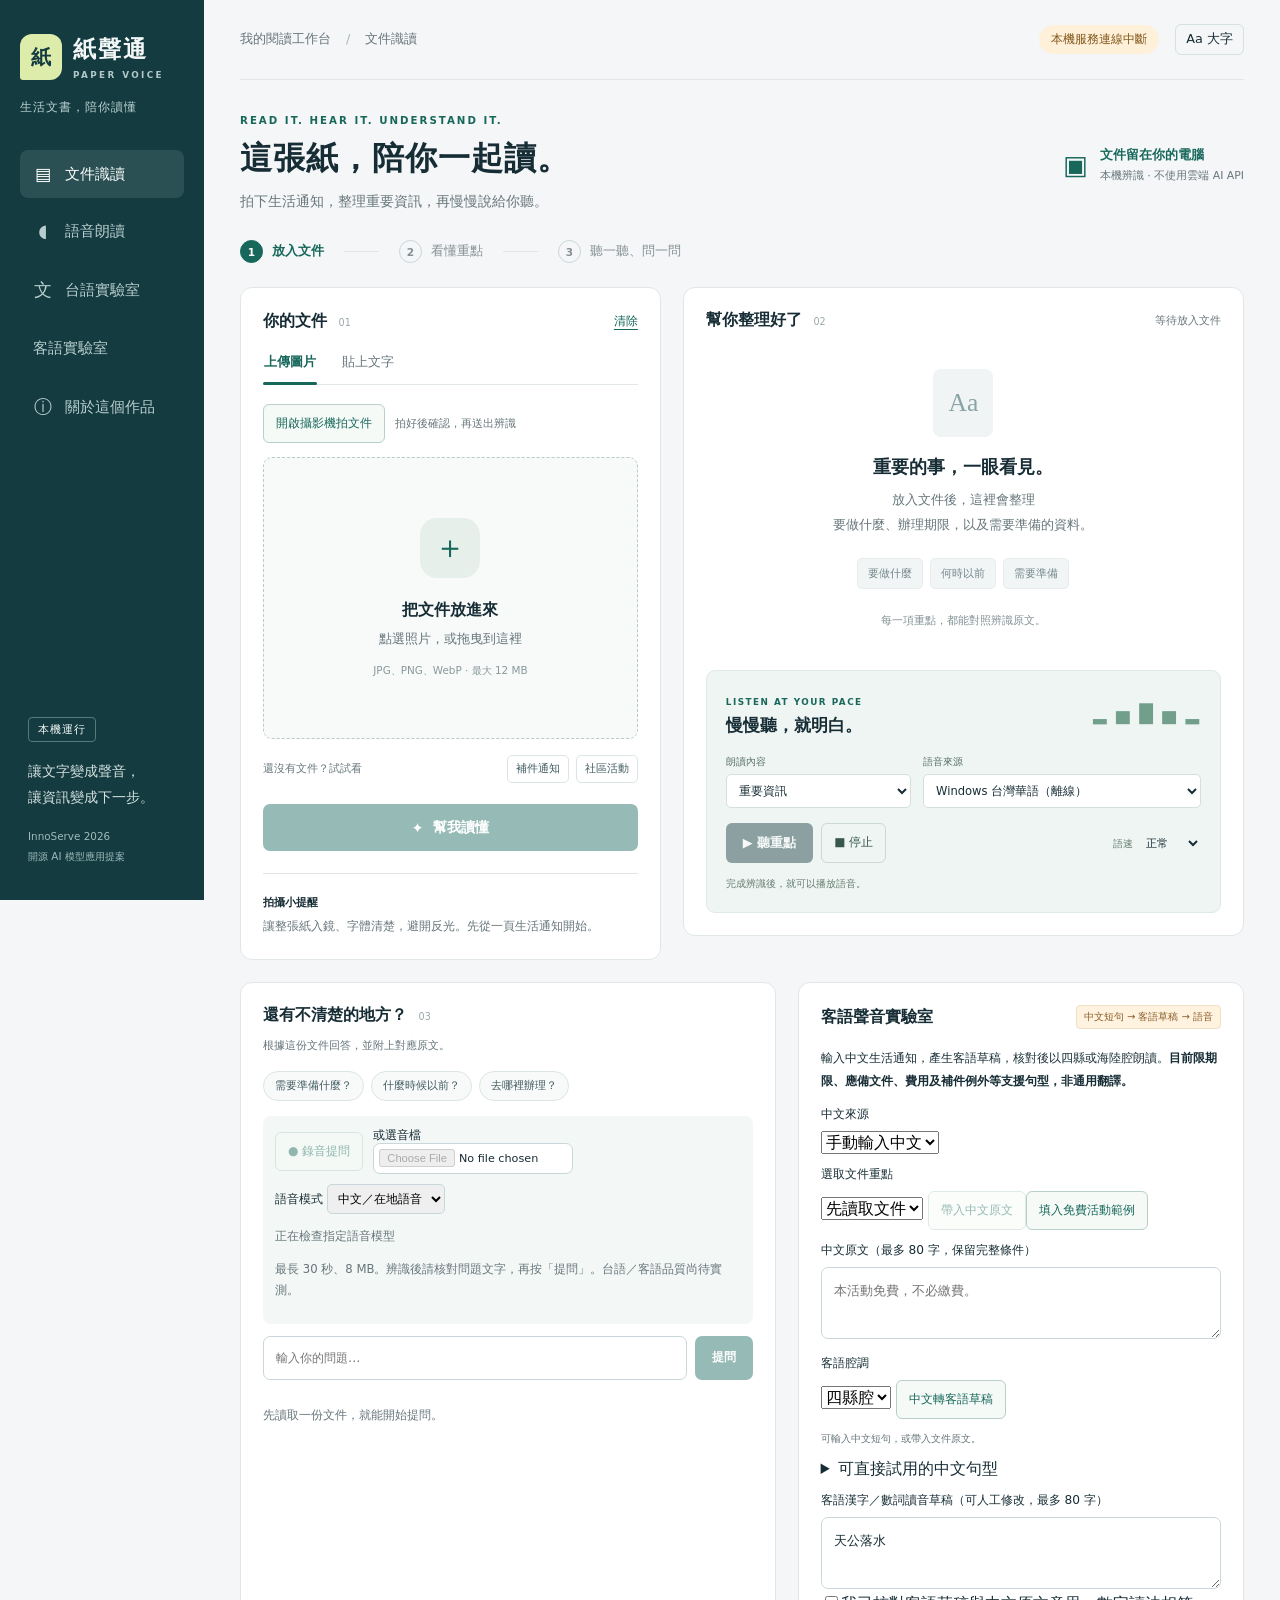
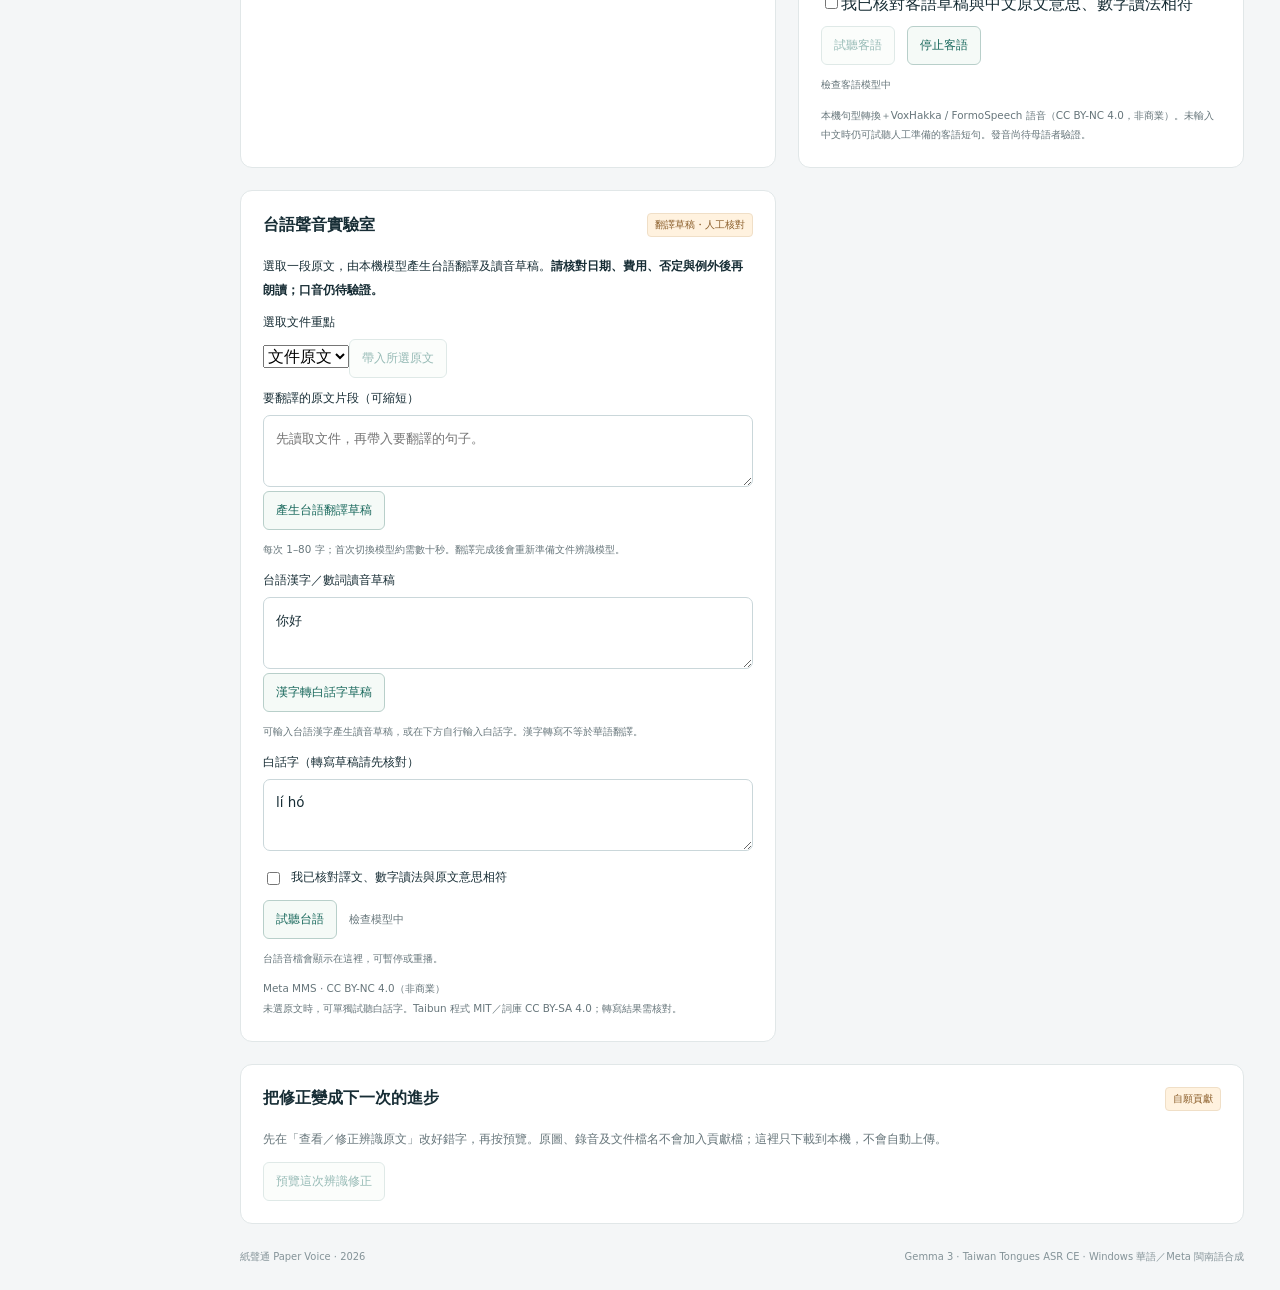
==== commit a7b00179: "Add local notice-to-Hakka drafts and preserve speech sentence pauses" ====
--- a/static/index.html
+++ b/static/index.html
@@ -10,6 +10,7 @@
   <script src="/static/taigi-pronunciation.js" defer></script>
   <script src="/static/app.js" defer></script>
   <script src="/static/taigi-translation.js" defer></script>
+  <script src="/static/hakka-translation.js" defer></script>
   <script src="/static/camera.js" defer></script>
 </head>
 <body>
@@ -55,14 +56,30 @@
     </div>
     <div class="bottom-grid">
       <section class="panel qa-panel"><div class="panel-heading"><h2>還有不清楚的地方？ <span class="section-no">03</span></h2></div><p class="muted">根據這份文件回答，並附上對應原文。</p><div class="question-chips"><button data-question="我需要準備什麼文件？">需要準備什麼？</button><button data-question="最晚什麼時候要完成？">什麼時候以前？</button><button data-question="我要去哪裡辦理？">去哪裡辦理？</button></div><form id="question-form"><input id="question" maxlength="300" placeholder="輸入你的問題…" aria-label="針對文件提問" required><button id="ask-btn" class="primary-button compact" disabled>提問</button></form><div id="answers" class="answers" aria-live="polite"><p class="hint">先讀取一份文件，就能開始提問。</p></div></section>
-      <section id="hakka-panel" class="panel taigi-panel"><div class="panel-heading"><h2>客語聲音實驗室</h2><span class="experimental">客語漢字試聽</span></div><p>輸入經核對的客語短句，選擇台灣客語腔調。<strong>這是客語朗讀，不會自動把華語翻譯成客語。</strong></p><label class="field-label" for="hakka-dialect">客語腔調</label><select id="hakka-dialect"><option value="sixian">四縣腔</option><option value="hailu">海陸腔</option></select><label class="field-label" for="hakka-text">客語漢字（最多 80 字；數字請寫成讀法）</label><textarea id="hakka-text" rows="2" maxlength="80">天公落水</textarea><div class="taigi-actions"><button id="hakka-btn" class="secondary-button" disabled>試聽客語</button><button id="hakka-stop" class="secondary-button">停止客語</button></div><audio id="hakka-audio" controls hidden></audio><p id="hakka-status" class="hint" role="status">檢查客語模型中</p><p class="hint">VoxHakka / FormoSpeech · CC BY-NC 4.0（非商業）· 固定模型聲音。首次啟動較久，發音仍待母語者驗證。</p></section>
+      <section id="hakka-panel" class="panel taigi-panel">
+        <div class="panel-heading"><h2>客語聲音實驗室</h2><span class="experimental">中文短句 → 客語草稿 → 語音</span></div>
+        <p>輸入中文生活通知，產生客語草稿，核對後以四縣或海陸腔朗讀。<strong>目前限期限、應備文件、費用及補件例外等支援句型，非通用翻譯。</strong></p>
+        <label class="field-label" for="hakka-source-kind">中文來源</label><select id="hakka-source-kind"><option value="manual">手動輸入中文</option><option value="document">目前文件原文</option></select>
+        <label class="field-label" for="hakka-field">選取文件重點</label><select id="hakka-field"><option value="">先讀取文件</option></select>
+        <button id="hakka-source-btn" class="secondary-button" disabled>帶入中文原文</button><button id="hakka-example" class="secondary-button">填入免費活動範例</button>
+        <label class="field-label" for="hakka-source">中文原文（最多 80 字，保留完整條件）</label><textarea id="hakka-source" rows="2" maxlength="80" placeholder="本活動免費，不必繳費。"></textarea>
+        <label class="field-label" for="hakka-dialect">客語腔調</label><select id="hakka-dialect"><option value="sixian">四縣腔</option><option value="hailu">海陸腔</option></select>
+        <button id="hakka-translate" class="secondary-button">中文轉客語草稿</button>
+        <p id="hakka-translate-status" class="hint" role="status">可輸入中文短句，或帶入文件原文。</p><p id="hakka-translation-output" class="hint"></p>
+        <details><summary>可直接試用的中文句型</summary><ul><li>請攜帶身分證影本及報名表。</li><li>請於115年10月20日下午5時前提出申請。</li><li>本活動免費，不必繳費。</li><li>如已完成補件，請忽略本通知。</li><li>只接受紙本申請，不接受線上申請。</li><li>65歲以上免費，未滿65歲須繳500元。</li></ul><p class="hint">同類句型可更換日期、金額及支援文件名稱；遇到不支援的整句會停止，不會略過例外繼續翻譯。兩腔共用文字草稿，數字讀法與口語自然度仍待核對。</p></details>
+        <label class="field-label" for="hakka-text">客語漢字／數詞讀音草稿（可人工修改，最多 80 字）</label><textarea id="hakka-text" rows="2" maxlength="80">天公落水</textarea>
+        <label><input type="checkbox" id="hakka-confirm">我已核對客語草稿與中文原文意思、數字讀法相符</label>
+        <div class="taigi-actions"><button id="hakka-btn" class="secondary-button" disabled>試聽客語</button><button id="hakka-stop" class="secondary-button">停止客語</button></div>
+        <audio id="hakka-audio" controls hidden></audio><p id="hakka-status" class="hint" role="status">檢查客語模型中</p>
+        <p class="hint">本機句型轉換＋VoxHakka / FormoSpeech 語音（CC BY-NC 4.0，非商業）。未輸入中文時仍可試聽人工準備的客語短句。發音尚待母語者驗證。</p>
+      </section>
       <section id="taigi-panel" class="panel taigi-panel"><div class="panel-heading"><h2>台語聲音實驗室</h2><span class="experimental">翻譯草稿・人工核對</span></div><p>選取一段原文，由本機模型產生台語翻譯及讀音草稿。<strong>請核對日期、費用、否定與例外後再朗讀；口音仍待驗證。</strong></p><label for="taigi-field" class="field-label">選取文件重點</label><select id="taigi-field"><option value="raw">文件原文</option></select><button id="taigi-source-btn" class="secondary-button">帶入所選原文</button><label for="taigi-source" class="field-label">要翻譯的原文片段（可縮短）</label><textarea id="taigi-source" rows="2" maxlength="500" placeholder="先讀取文件，再帶入要翻譯的句子。"></textarea><button id="taigi-translate" class="secondary-button">產生台語翻譯草稿</button><p id="taigi-translate-status" class="hint" role="status">每次 1–80 字；首次切換模型約需數十秒。翻譯完成後會重新準備文件辨識模型。</p><p id="taigi-translation-output" class="hint"></p><label for="taigi-hanji" class="field-label">台語漢字／數詞讀音草稿</label><textarea id="taigi-hanji" rows="2" maxlength="80" placeholder="例如：食飽未？">你好</textarea><button id="taigi-convert" class="secondary-button">漢字轉白話字草稿</button><p id="taigi-convert-status" class="hint" role="status">可輸入台語漢字產生讀音草稿，或在下方自行輸入白話字。漢字轉寫不等於華語翻譯。</p><label for="taigi-text" class="field-label">白話字（轉寫草稿請先核對）</label><textarea id="taigi-text" rows="2" maxlength="500" placeholder="例如：lí hó" spellcheck="false">lí hó</textarea><label class="check-label"><input id="taigi-confirm" type="checkbox">我已核對譯文、數字讀法與原文意思相符</label><div class="taigi-actions"><button id="taigi-btn" class="secondary-button">試聽台語</button><span id="taigi-status" class="muted">檢查模型中</span></div><audio id="taigi-audio" controls hidden></audio><p id="taigi-play-status" class="hint" role="status">台語音檔會顯示在這裡，可暫停或重播。</p><p class="hint">Meta MMS · CC BY-NC 4.0（非商業）<br>未選原文時，可單獨試聽白話字。Taibun 程式 MIT／詞庫 CC BY-SA 4.0；轉寫結果需核對。</p></section>
     </div>
     <section class="panel corpus-panel"><div class="panel-heading"><h2>把修正變成下一次的進步</h2><span class="experimental">自願貢獻</span></div><p class="hint">先在「查看／修正辨識原文」改好錯字，再按預覽。原圖、錄音及文件檔名不會加入貢獻檔；這裡只下載到本機，不會自動上傳。</p><button id="corpus-preview-btn" class="secondary-button">預覽這次辨識修正</button><div id="corpus-preview" hidden><p id="corpus-status" class="hint" role="status"></p><div class="corpus-pair"><label>遮蔽後的辨識原文<textarea id="corpus-original" rows="5" maxlength="6500"></textarea></label><label>遮蔽後的人工修正<textarea id="corpus-corrected" rows="5" maxlength="6500"></textarea></label></div><p class="warning">自動遮蔽可能漏掉姓名、地址、病情等資訊。請逐行檢查並手動刪除；不要公開他人的私密文件。</p><label class="field-label">資料來源 <select id="corpus-provenance"><option value="synthetic">自製虛構範例</option><option value="authorized">已獲權利人授權的資料</option></select></label><label class="check-label"><input id="corpus-reviewed" type="checkbox">我已逐行核對內容正確，並移除可識別個人的資訊</label><label class="check-label"><input id="corpus-rights" type="checkbox">我有權公開此文字，並同意以 CC BY 4.0 授權；以 Paper Voice 自願貢獻者署名</label><button id="corpus-export-btn" class="secondary-button">下載待審核語料 JSONL</button></div></section>
     <footer><span>紙聲通 Paper Voice · 2026</span><span>Gemma 3 · Taiwan Tongues ASR CE · Windows 華語／Meta 閩南語合成</span></footer>
   </main>
 </div>
-<dialog id="about-dialog"><button id="close-about" class="dialog-close" aria-label="關閉說明">×</button><span class="eyebrow">ABOUT PAPER VOICE</span><h2>讓資訊，走到需要的人身邊。</h2><p>紙聲通協助使用者整理生活通知中的行動、期限與應備文件，並提供朗讀與有原文依據的問答。</p><h3>這個版本的能力</h3><p>Google Gemma 3 4B 本機讀圖、Taiwan Tongues ASR CE 語音提問、文件問答與中文朗讀、人工翻譯後的閩南語白話字朗讀、自願修正語料匯出。</p><h3>資料與模型</h3><p>上傳圖片與結果不寫入資料庫。完成工作最多在記憶體保留 30 分鐘，可隨時清除。中文合成使用短暫檔案，完成後刪除。模型首次下載需要網路；此版本推論只呼叫本機服務。</p><p>Gemma 採自訂開放權重授權；Taiwan Tongues 採 TRAIL 授權；Windows 語音不是開源模型；MMS 採 CC BY-NC 4.0。未宣稱已取得主辦資格認定或模型加分。</p><h3>展示時請誠實說明</h3><p>台語翻譯草稿仍需逐句人工核對；尚未包含手寫專門微調、逐字影像框選或實際使用者成效驗證。語音辨識已用自製合成華語測試，真人麥克風與台客語辨識仍待驗證。範例通知是自製測試資料，不是真實公文。</p></dialog>
+<dialog id="about-dialog"><button id="close-about" class="dialog-close" aria-label="關閉說明">×</button><span class="eyebrow">ABOUT PAPER VOICE</span><h2>讓資訊，走到需要的人身邊。</h2><p>紙聲通協助使用者整理生活通知中的行動、期限與應備文件，並提供朗讀與有原文依據的問答。</p><h3>這個版本的能力</h3><p>Google Gemma 3 4B 本機讀圖、Taiwan Tongues ASR CE 語音提問、文件問答與中文朗讀、台語翻譯／白話字草稿、中文通知短句轉客語草稿與四縣／海陸朗讀、自願修正語料匯出。</p><h3>資料與模型</h3><p>上傳圖片與結果不寫入資料庫。完成工作最多在記憶體保留 30 分鐘，可隨時清除。中文合成使用短暫檔案，完成後刪除。模型首次下載需要網路；此版本推論只呼叫本機服務。</p><p>Gemma 採自訂開放權重授權；Taiwan Tongues 採 TRAIL 授權；Windows 語音不是開源模型；MMS 採 CC BY-NC 4.0。未宣稱已取得主辦資格認定或模型加分。</p><h3>展示時請誠實說明</h3><p>台語翻譯草稿仍需逐句人工核對；尚未包含手寫專門微調、逐字影像框選或實際使用者成效驗證。語音辨識已用自製合成華語測試，真人麥克風與台客語辨識仍待驗證。範例通知是自製測試資料，不是真實公文。</p></dialog>
 <dialog id="camera-dialog" aria-labelledby="camera-title">
   <div class="panel-heading"><h2 id="camera-title">拍下這份文件</h2><button id="camera-close" type="button" class="text-button">關閉攝影機</button></div>
   <p class="hint">把文件完整放進畫面，避開反光。確認使用前，照片只留在瀏覽器。</p>
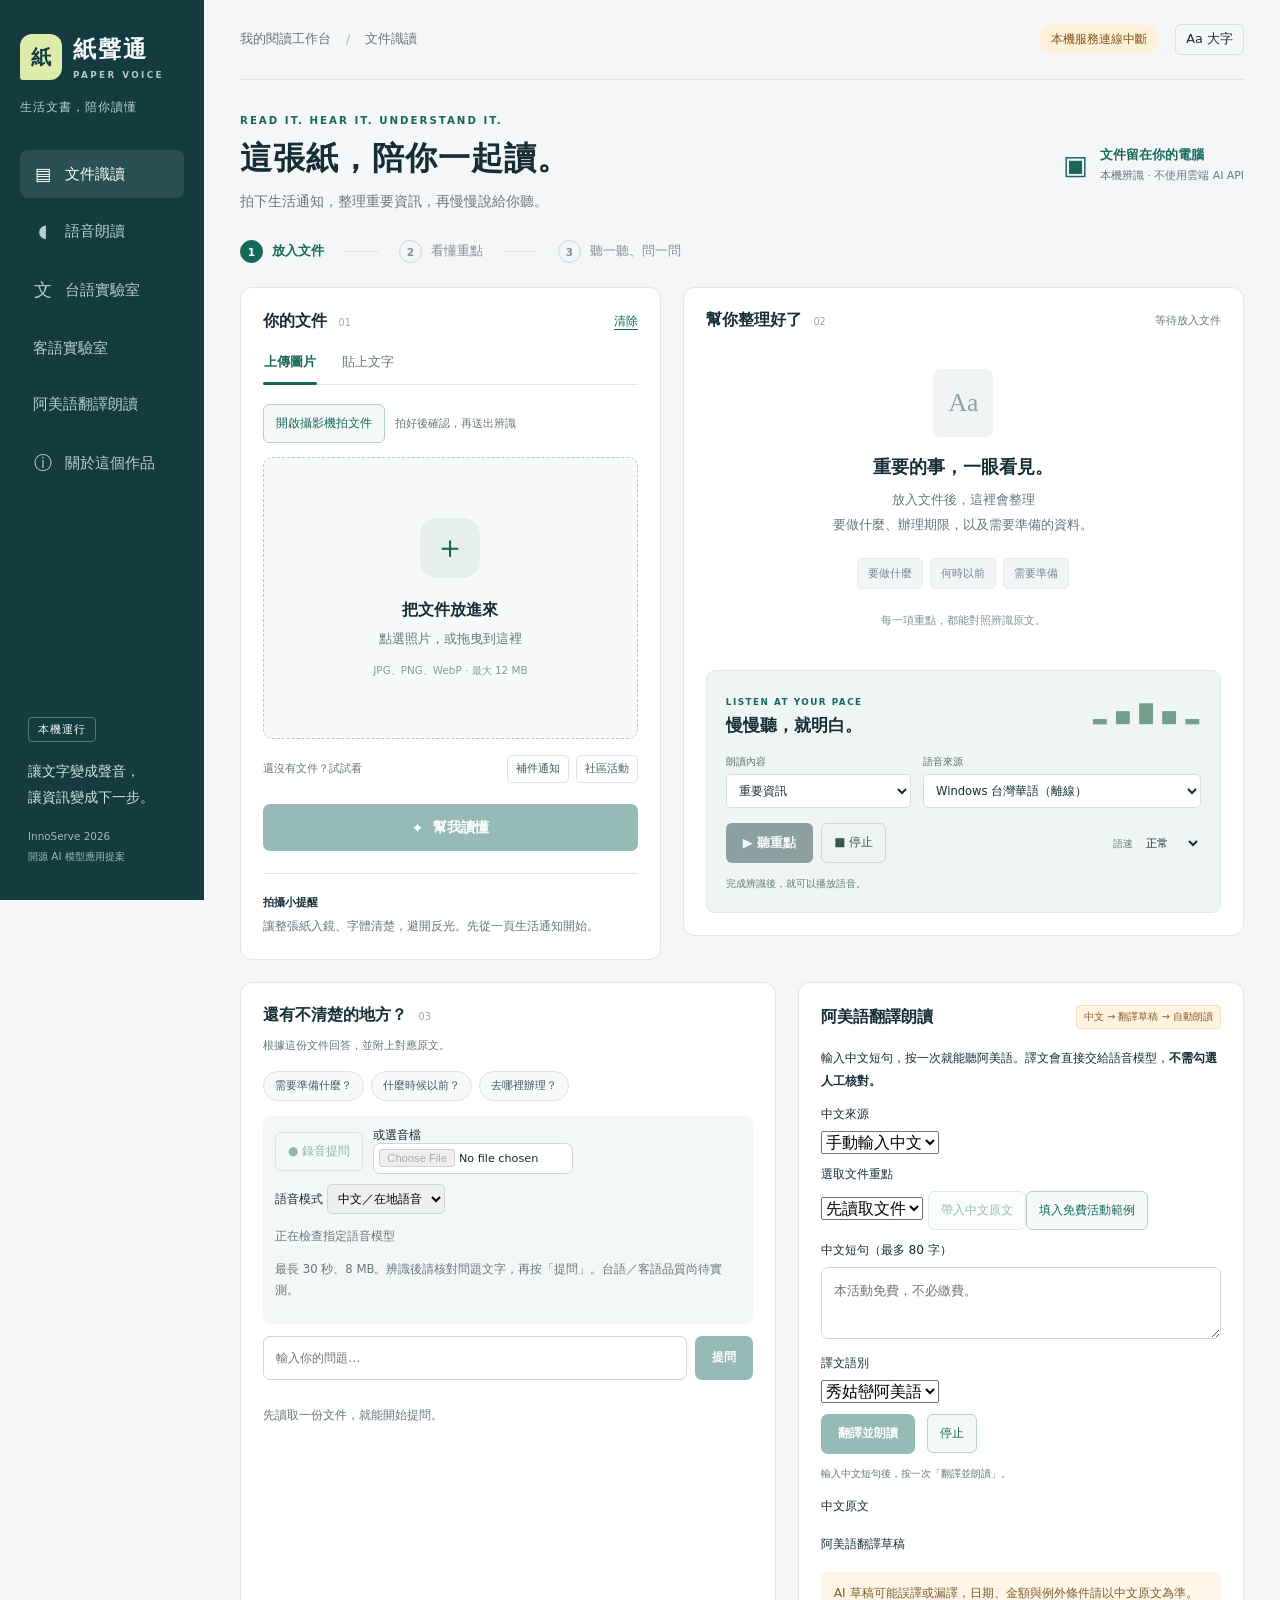
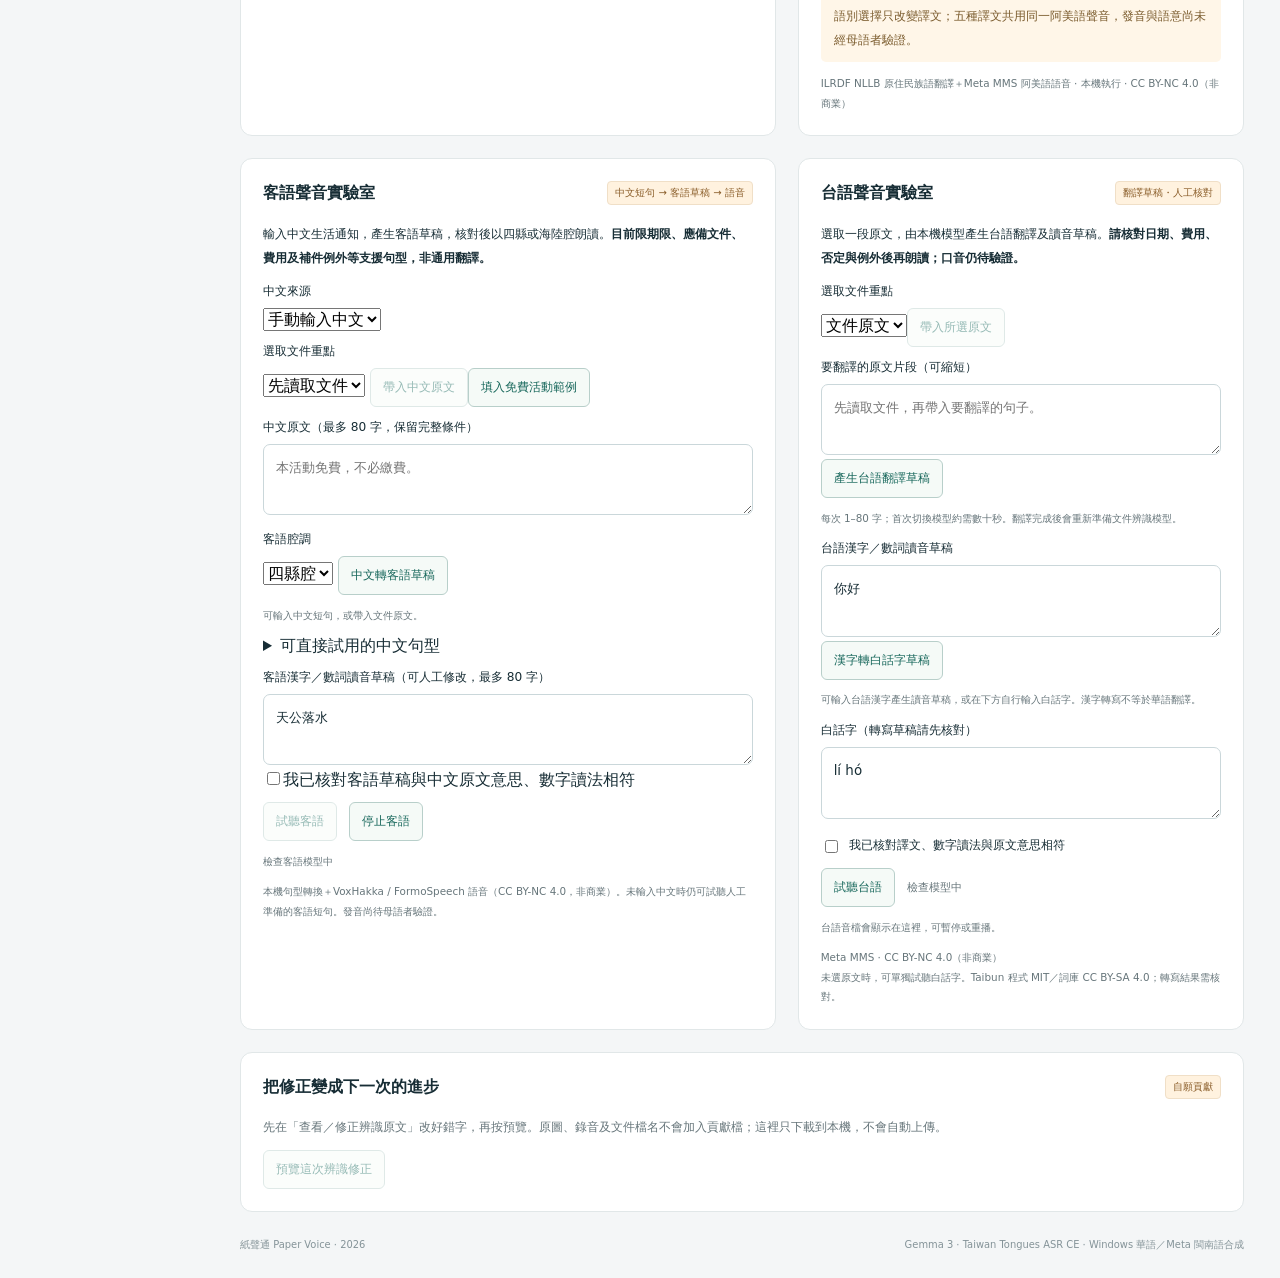
==== commit 98ba68da: "Add automatic Chinese to Amis draft translation and speech" ====
--- a/static/index.html
+++ b/static/index.html
@@ -7,6 +7,7 @@
   <script src="/static/answer-speech.js" defer></script>
   <script src="/static/model-warmup.js" defer></script>
   <script src="/static/hakka-speech.js" defer></script>
+  <script src="/static/amis-speech.js" defer></script>
   <script src="/static/taigi-pronunciation.js" defer></script>
   <script src="/static/app.js" defer></script>
   <script src="/static/taigi-translation.js" defer></script>
@@ -18,7 +19,7 @@
   <aside class="sidebar">
     <a class="brand" href="/" aria-label="紙聲通首頁"><span class="brand-mark">紙</span><span>紙聲通<small>PAPER VOICE</small></span></a>
     <div class="sidebar-caption">生活文書，陪你讀懂</div>
-    <nav aria-label="主要功能"><a class="nav-item active" href="#workspace"><span aria-hidden="true">▤</span> 文件識讀</a><a class="nav-item" href="#speech-panel"><span aria-hidden="true">◖</span> 語音朗讀</a><a class="nav-item" href="#taigi-panel"><span aria-hidden="true">文</span> 台語實驗室</a><a class="nav-item" href="#hakka-panel">客語實驗室</a><button class="nav-item" id="about-btn"><span aria-hidden="true">ⓘ</span> 關於這個作品</button></nav>
+    <nav aria-label="主要功能"><a class="nav-item active" href="#workspace"><span aria-hidden="true">▤</span> 文件識讀</a><a class="nav-item" href="#speech-panel"><span aria-hidden="true">◖</span> 語音朗讀</a><a class="nav-item" href="#taigi-panel"><span aria-hidden="true">文</span> 台語實驗室</a><a class="nav-item" href="#hakka-panel">客語實驗室</a><a class="nav-item" href="#amis-panel">阿美語翻譯朗讀</a><button class="nav-item" id="about-btn"><span aria-hidden="true">ⓘ</span> 關於這個作品</button></nav>
     <div class="sidebar-bottom"><span class="local-label">本機運行</span><p>讓文字變成聲音，<br>讓資訊變成下一步。</p><small>InnoServe 2026<br>開源 AI 模型應用提案</small></div>
   </aside>
   <main id="workspace">
@@ -56,6 +57,21 @@
     </div>
     <div class="bottom-grid">
       <section class="panel qa-panel"><div class="panel-heading"><h2>還有不清楚的地方？ <span class="section-no">03</span></h2></div><p class="muted">根據這份文件回答，並附上對應原文。</p><div class="question-chips"><button data-question="我需要準備什麼文件？">需要準備什麼？</button><button data-question="最晚什麼時候要完成？">什麼時候以前？</button><button data-question="我要去哪裡辦理？">去哪裡辦理？</button></div><form id="question-form"><input id="question" maxlength="300" placeholder="輸入你的問題…" aria-label="針對文件提問" required><button id="ask-btn" class="primary-button compact" disabled>提問</button></form><div id="answers" class="answers" aria-live="polite"><p class="hint">先讀取一份文件，就能開始提問。</p></div></section>
+      <section id="amis-panel" class="panel taigi-panel">
+        <div class="panel-heading"><h2>阿美語翻譯朗讀</h2><span class="experimental">中文 → 翻譯草稿 → 自動朗讀</span></div>
+        <p>輸入中文短句，按一次就能聽阿美語。譯文會直接交給語音模型，<strong>不需勾選人工核對。</strong></p>
+        <label class="field-label" for="amis-source-kind">中文來源</label><select id="amis-source-kind"><option value="manual">手動輸入中文</option><option value="document">目前文件原文</option></select>
+        <label class="field-label" for="amis-field">選取文件重點</label><select id="amis-field"><option value="">先讀取文件</option></select>
+        <button id="amis-source-btn" class="secondary-button" disabled>帶入中文原文</button><button id="amis-example" class="secondary-button">填入免費活動範例</button>
+        <label class="field-label" for="amis-source">中文短句（最多 80 字）</label><textarea id="amis-source" rows="2" maxlength="80" placeholder="本活動免費，不必繳費。"></textarea>
+        <label class="field-label" for="amis-dialect">譯文語別</label><select id="amis-dialect"><option value="ami_Xiug">秀姑巒阿美語</option><option value="ami_Coas">海岸阿美語</option><option value="ami_Heng">恆春阿美語</option><option value="ami_Mala">馬蘭阿美語</option><option value="ami_Sout">南勢阿美語</option></select>
+        <div class="taigi-actions"><button id="amis-run" class="primary-button compact" disabled>翻譯並朗讀</button><button id="amis-stop" class="secondary-button">停止</button></div>
+        <p id="amis-status" class="hint" role="status">輸入中文短句後，按一次「翻譯並朗讀」。</p>
+        <div aria-live="polite"><p class="field-label">中文原文</p><p id="amis-original"></p><p class="field-label">阿美語翻譯草稿</p><p id="amis-output" lang="ami"></p></div>
+        <audio id="amis-audio" controls hidden></audio>
+        <p class="warning">AI 草稿可能誤譯或漏譯，日期、金額與例外條件請以中文原文為準。語別選擇只改變譯文；五種譯文共用同一阿美語聲音，發音與語意尚未經母語者驗證。</p>
+        <p class="hint">ILRDF NLLB 原住民族語翻譯＋Meta MMS 阿美語語音 · 本機執行 · CC BY-NC 4.0（非商業）</p>
+      </section>
       <section id="hakka-panel" class="panel taigi-panel">
         <div class="panel-heading"><h2>客語聲音實驗室</h2><span class="experimental">中文短句 → 客語草稿 → 語音</span></div>
         <p>輸入中文生活通知，產生客語草稿，核對後以四縣或海陸腔朗讀。<strong>目前限期限、應備文件、費用及補件例外等支援句型，非通用翻譯。</strong></p>
@@ -79,7 +95,7 @@
     <footer><span>紙聲通 Paper Voice · 2026</span><span>Gemma 3 · Taiwan Tongues ASR CE · Windows 華語／Meta 閩南語合成</span></footer>
   </main>
 </div>
-<dialog id="about-dialog"><button id="close-about" class="dialog-close" aria-label="關閉說明">×</button><span class="eyebrow">ABOUT PAPER VOICE</span><h2>讓資訊，走到需要的人身邊。</h2><p>紙聲通協助使用者整理生活通知中的行動、期限與應備文件，並提供朗讀與有原文依據的問答。</p><h3>這個版本的能力</h3><p>Google Gemma 3 4B 本機讀圖、Taiwan Tongues ASR CE 語音提問、文件問答與中文朗讀、台語翻譯／白話字草稿、中文通知短句轉客語草稿與四縣／海陸朗讀、自願修正語料匯出。</p><h3>資料與模型</h3><p>上傳圖片與結果不寫入資料庫。完成工作最多在記憶體保留 30 分鐘，可隨時清除。中文合成使用短暫檔案，完成後刪除。模型首次下載需要網路；此版本推論只呼叫本機服務。</p><p>Gemma 採自訂開放權重授權；Taiwan Tongues 採 TRAIL 授權；Windows 語音不是開源模型；MMS 採 CC BY-NC 4.0。未宣稱已取得主辦資格認定或模型加分。</p><h3>展示時請誠實說明</h3><p>台語翻譯草稿仍需逐句人工核對；尚未包含手寫專門微調、逐字影像框選或實際使用者成效驗證。語音辨識已用自製合成華語測試，真人麥克風與台客語辨識仍待驗證。範例通知是自製測試資料，不是真實公文。</p></dialog>
+<dialog id="about-dialog"><button id="close-about" class="dialog-close" aria-label="關閉說明">×</button><span class="eyebrow">ABOUT PAPER VOICE</span><h2>讓資訊，走到需要的人身邊。</h2><p>紙聲通協助使用者整理生活通知中的行動、期限與應備文件，並提供朗讀與有原文依據的問答。</p><h3>這個版本的能力</h3><p>Google Gemma 3 4B 本機讀圖、Taiwan Tongues ASR CE 語音提問、文件問答與中文朗讀、台語翻譯／白話字草稿、中文通知短句轉客語草稿與四縣／海陸朗讀、阿美語翻譯草稿自動朗讀、自願修正語料匯出。</p><h3>資料與模型</h3><p>上傳圖片與結果不寫入資料庫。完成工作最多在記憶體保留 30 分鐘，可隨時清除。中文合成使用短暫檔案，完成後刪除。模型首次下載需要網路；此版本推論只呼叫本機服務。</p><p>Gemma 採自訂開放權重授權；Taiwan Tongues 採 TRAIL 授權；Windows 語音不是開源模型；MMS 採 CC BY-NC 4.0。未宣稱已取得主辦資格認定或模型加分。</p><h3>展示時請誠實說明</h3><p>台語翻譯草稿仍需逐句人工核對；尚未包含手寫專門微調、逐字影像框選或實際使用者成效驗證。語音辨識已用自製合成華語測試，真人麥克風與台客語辨識仍待驗證。範例通知是自製測試資料，不是真實公文。</p></dialog>
 <dialog id="camera-dialog" aria-labelledby="camera-title">
   <div class="panel-heading"><h2 id="camera-title">拍下這份文件</h2><button id="camera-close" type="button" class="text-button">關閉攝影機</button></div>
   <p class="hint">把文件完整放進畫面，避開反光。確認使用前，照片只留在瀏覽器。</p>
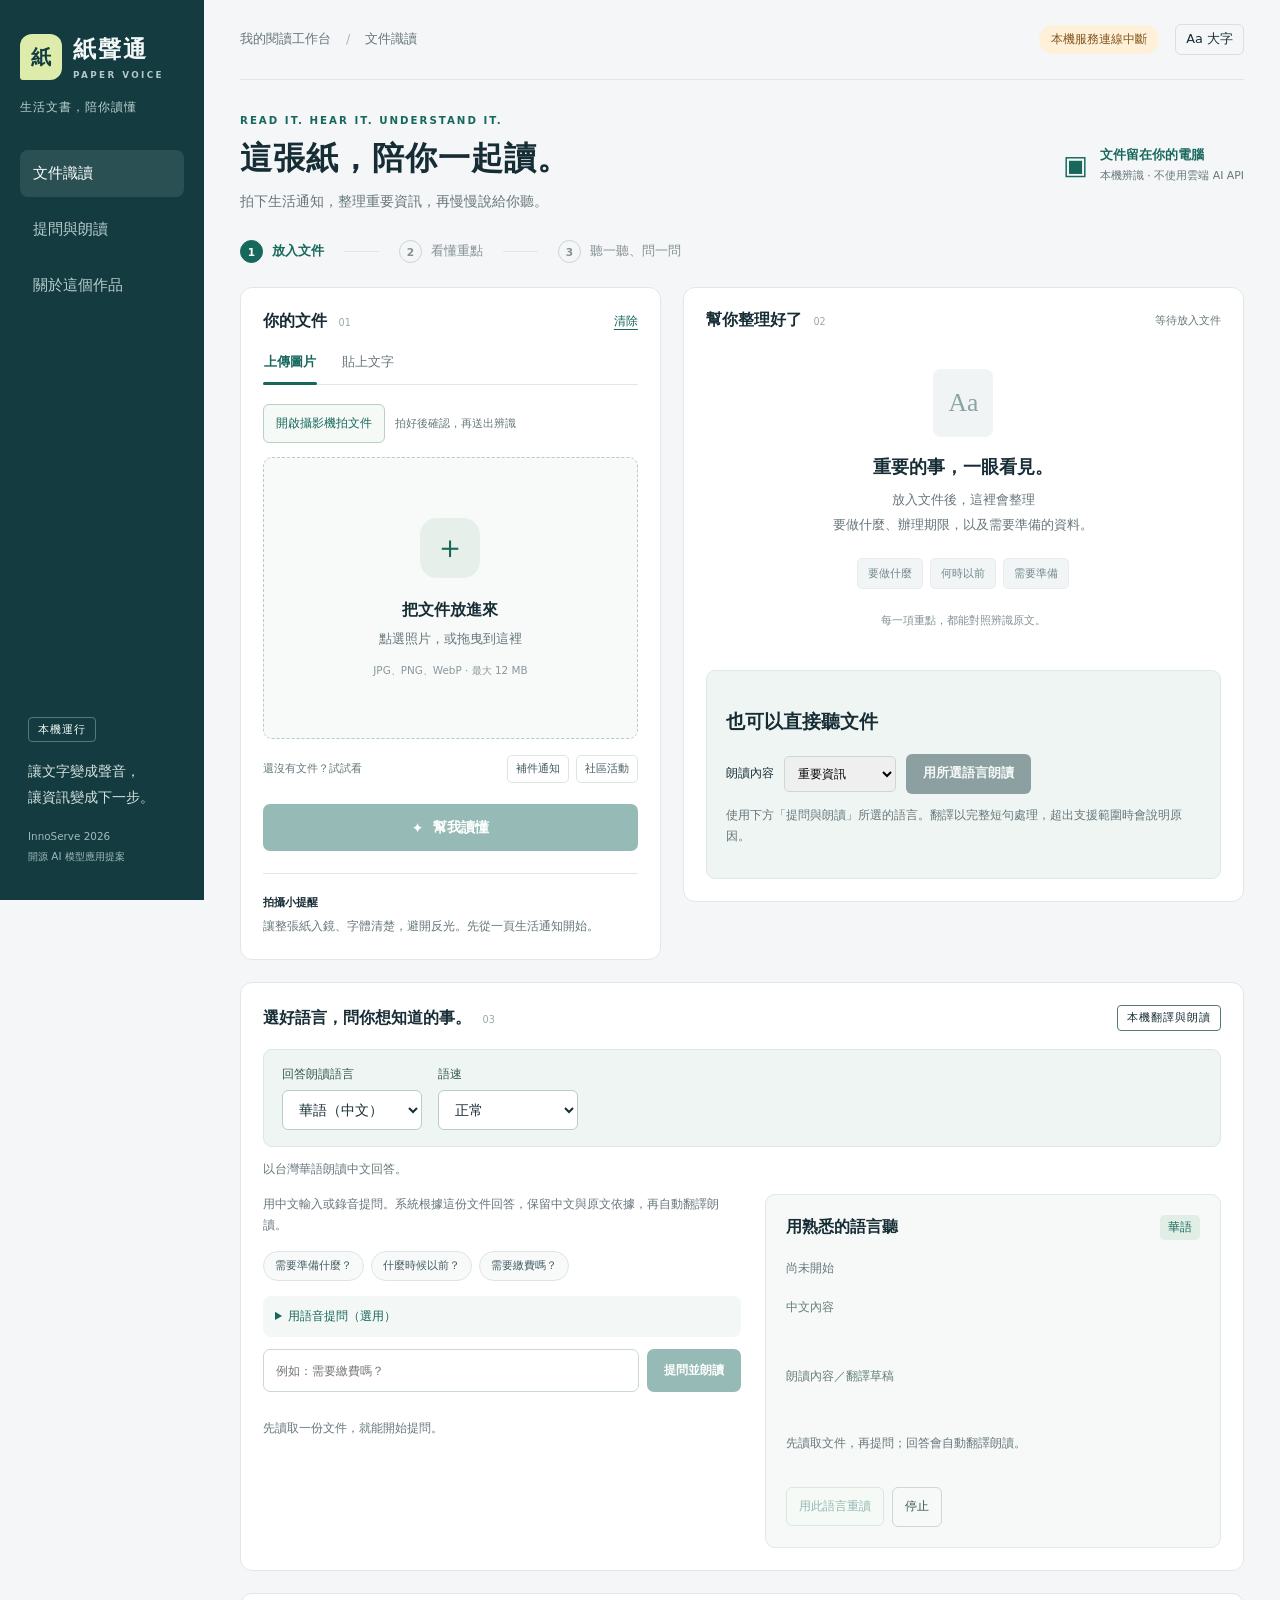
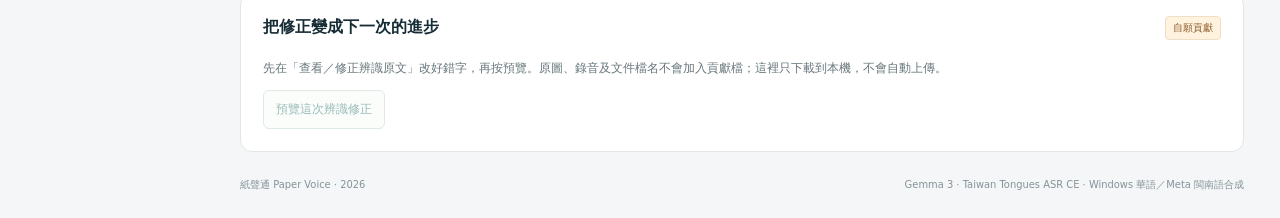
==== commit f37f3539: "Unify language selection and automatic document answer narration" ====
--- a/static/index.html
+++ b/static/index.html
@@ -4,14 +4,9 @@
   <meta charset="utf-8"><meta name="viewport" content="width=device-width,initial-scale=1">
   <meta name="theme-color" content="#143b40"><title>紙聲通 · 讓每張紙，都聽得懂</title>
   <link rel="icon" href="/static/favicon.svg" type="image/svg+xml"><link rel="stylesheet" href="/static/style.css">
-  <script src="/static/answer-speech.js" defer></script>
   <script src="/static/model-warmup.js" defer></script>
-  <script src="/static/hakka-speech.js" defer></script>
-  <script src="/static/amis-speech.js" defer></script>
-  <script src="/static/taigi-pronunciation.js" defer></script>
+  <script src="/static/narrator.js" defer></script>
   <script src="/static/app.js" defer></script>
-  <script src="/static/taigi-translation.js" defer></script>
-  <script src="/static/hakka-translation.js" defer></script>
   <script src="/static/camera.js" defer></script>
 </head>
 <body>
@@ -19,7 +14,7 @@
   <aside class="sidebar">
     <a class="brand" href="/" aria-label="紙聲通首頁"><span class="brand-mark">紙</span><span>紙聲通<small>PAPER VOICE</small></span></a>
     <div class="sidebar-caption">生活文書，陪你讀懂</div>
-    <nav aria-label="主要功能"><a class="nav-item active" href="#workspace"><span aria-hidden="true">▤</span> 文件識讀</a><a class="nav-item" href="#speech-panel"><span aria-hidden="true">◖</span> 語音朗讀</a><a class="nav-item" href="#taigi-panel"><span aria-hidden="true">文</span> 台語實驗室</a><a class="nav-item" href="#hakka-panel">客語實驗室</a><a class="nav-item" href="#amis-panel">阿美語翻譯朗讀</a><button class="nav-item" id="about-btn"><span aria-hidden="true">ⓘ</span> 關於這個作品</button></nav>
+    <nav aria-label="主要功能"><a class="nav-item active" href="#workspace">文件識讀</a><a class="nav-item" href="#conversation">提問與朗讀</a><button class="nav-item" id="about-btn">關於這個作品</button></nav>
     <div class="sidebar-bottom"><span class="local-label">本機運行</span><p>讓文字變成聲音，<br>讓資訊變成下一步。</p><small>InnoServe 2026<br>開源 AI 模型應用提案</small></div>
   </aside>
   <main id="workspace">
@@ -52,50 +47,36 @@
           <p class="verification-note">「原文已對應」表示欄位與辨識文字相符，仍請對照圖片確認。辨識與解釋皆可能出錯。</p>
           <details id="raw-details" class="raw-details"><summary>查看／修正辨識原文 <span>核對日期與數字</span></summary><textarea id="raw-text" rows="9" maxlength="6500" aria-label="辨識原文，可修正"></textarea><button id="reanalyze-btn" class="secondary-button">用修正文字重新整理</button><small>重新整理後，問答與朗讀會使用修正內容。</small><details id="ocr-details"><summary>查看 Windows OCR 初讀文字</summary><pre id="ocr-reference"></pre></details></details>
         </div>
-        <section id="speech-panel" class="speech-panel" aria-labelledby="speech-heading"><div class="speech-heading"><div><span class="eyebrow">LISTEN AT YOUR PACE</span><h3 id="speech-heading">慢慢聽，就明白。</h3></div><span class="audio-symbol" aria-hidden="true">▂ ▅ █ ▅ ▂</span></div><div class="speech-options"><label>朗讀內容<select id="read-target"><option value="summary">重要資訊</option><option value="raw">整份辨識原文</option></select></label><label>語音來源<select id="voice-source"><option value="windows">Windows 台灣華語（離線）</option><option value="browser">瀏覽器語音（依裝置）</option></select></label></div><div class="play-row"><button id="speak-btn" class="play-button" disabled>▶ 聽重點</button><button id="stop-btn" class="stop-button" aria-label="停止朗讀">■ 停止</button><label class="speed-label">語速 <select id="speed"><option value="0.8">慢一點</option><option value="1" selected>正常</option><option value="1.2">快一點</option></select></label></div><audio id="audio" controls hidden></audio><p id="speech-status" class="speech-status" role="status">完成辨識後，就可以播放語音。</p></section>
+        <section id="speech-panel" class="speech-panel" aria-label="朗讀文件">
+          <h3>也可以直接聽文件</h3><div class="document-listen"><label for="read-target">朗讀內容</label><select id="read-target"><option value="summary">重要資訊</option><option value="raw">整份辨識原文</option></select><button id="speak-btn" class="play-button" disabled>用所選語言朗讀</button></div>
+          <p class="hint">使用下方「提問與朗讀」所選的語言。翻譯以完整短句處理，超出支援範圍時會說明原因。</p>
+        </section>
       </section>
     </div>
-    <div class="bottom-grid">
-      <section class="panel qa-panel"><div class="panel-heading"><h2>還有不清楚的地方？ <span class="section-no">03</span></h2></div><p class="muted">根據這份文件回答，並附上對應原文。</p><div class="question-chips"><button data-question="我需要準備什麼文件？">需要準備什麼？</button><button data-question="最晚什麼時候要完成？">什麼時候以前？</button><button data-question="我要去哪裡辦理？">去哪裡辦理？</button></div><form id="question-form"><input id="question" maxlength="300" placeholder="輸入你的問題…" aria-label="針對文件提問" required><button id="ask-btn" class="primary-button compact" disabled>提問</button></form><div id="answers" class="answers" aria-live="polite"><p class="hint">先讀取一份文件，就能開始提問。</p></div></section>
-      <section id="amis-panel" class="panel taigi-panel">
-        <div class="panel-heading"><h2>阿美語翻譯朗讀</h2><span class="experimental">中文 → 翻譯草稿 → 自動朗讀</span></div>
-        <p>輸入中文短句，按一次就能聽阿美語。譯文會直接交給語音模型，<strong>不需勾選人工核對。</strong></p>
-        <label class="field-label" for="amis-source-kind">中文來源</label><select id="amis-source-kind"><option value="manual">手動輸入中文</option><option value="document">目前文件原文</option></select>
-        <label class="field-label" for="amis-field">選取文件重點</label><select id="amis-field"><option value="">先讀取文件</option></select>
-        <button id="amis-source-btn" class="secondary-button" disabled>帶入中文原文</button><button id="amis-example" class="secondary-button">填入免費活動範例</button>
-        <label class="field-label" for="amis-source">中文短句（最多 80 字）</label><textarea id="amis-source" rows="2" maxlength="80" placeholder="本活動免費，不必繳費。"></textarea>
-        <label class="field-label" for="amis-dialect">譯文語別</label><select id="amis-dialect"><option value="ami_Xiug">秀姑巒阿美語</option><option value="ami_Coas">海岸阿美語</option><option value="ami_Heng">恆春阿美語</option><option value="ami_Mala">馬蘭阿美語</option><option value="ami_Sout">南勢阿美語</option></select>
-        <div class="taigi-actions"><button id="amis-run" class="primary-button compact" disabled>翻譯並朗讀</button><button id="amis-stop" class="secondary-button">停止</button></div>
-        <p id="amis-status" class="hint" role="status">輸入中文短句後，按一次「翻譯並朗讀」。</p>
-        <div aria-live="polite"><p class="field-label">中文原文</p><p id="amis-original"></p><p class="field-label">阿美語翻譯草稿</p><p id="amis-output" lang="ami"></p></div>
-        <audio id="amis-audio" controls hidden></audio>
-        <p class="warning">AI 草稿可能誤譯或漏譯，日期、金額與例外條件請以中文原文為準。語別選擇只改變譯文；五種譯文共用同一阿美語聲音，發音與語意尚未經母語者驗證。</p>
-        <p class="hint">ILRDF NLLB 原住民族語翻譯＋Meta MMS 阿美語語音 · 本機執行 · CC BY-NC 4.0（非商業）</p>
-      </section>
-      <section id="hakka-panel" class="panel taigi-panel">
-        <div class="panel-heading"><h2>客語聲音實驗室</h2><span class="experimental">中文短句 → 客語草稿 → 語音</span></div>
-        <p>輸入中文生活通知，產生客語草稿，核對後以四縣或海陸腔朗讀。<strong>目前限期限、應備文件、費用及補件例外等支援句型，非通用翻譯。</strong></p>
-        <label class="field-label" for="hakka-source-kind">中文來源</label><select id="hakka-source-kind"><option value="manual">手動輸入中文</option><option value="document">目前文件原文</option></select>
-        <label class="field-label" for="hakka-field">選取文件重點</label><select id="hakka-field"><option value="">先讀取文件</option></select>
-        <button id="hakka-source-btn" class="secondary-button" disabled>帶入中文原文</button><button id="hakka-example" class="secondary-button">填入免費活動範例</button>
-        <label class="field-label" for="hakka-source">中文原文（最多 80 字，保留完整條件）</label><textarea id="hakka-source" rows="2" maxlength="80" placeholder="本活動免費，不必繳費。"></textarea>
-        <label class="field-label" for="hakka-dialect">客語腔調</label><select id="hakka-dialect"><option value="sixian">四縣腔</option><option value="hailu">海陸腔</option></select>
-        <button id="hakka-translate" class="secondary-button">中文轉客語草稿</button>
-        <p id="hakka-translate-status" class="hint" role="status">可輸入中文短句，或帶入文件原文。</p><p id="hakka-translation-output" class="hint"></p>
-        <details><summary>可直接試用的中文句型</summary><ul><li>請攜帶身分證影本及報名表。</li><li>請於115年10月20日下午5時前提出申請。</li><li>本活動免費，不必繳費。</li><li>如已完成補件，請忽略本通知。</li><li>只接受紙本申請，不接受線上申請。</li><li>65歲以上免費，未滿65歲須繳500元。</li></ul><p class="hint">同類句型可更換日期、金額及支援文件名稱；遇到不支援的整句會停止，不會略過例外繼續翻譯。兩腔共用文字草稿，數字讀法與口語自然度仍待核對。</p></details>
-        <label class="field-label" for="hakka-text">客語漢字／數詞讀音草稿（可人工修改，最多 80 字）</label><textarea id="hakka-text" rows="2" maxlength="80">天公落水</textarea>
-        <label><input type="checkbox" id="hakka-confirm">我已核對客語草稿與中文原文意思、數字讀法相符</label>
-        <div class="taigi-actions"><button id="hakka-btn" class="secondary-button" disabled>試聽客語</button><button id="hakka-stop" class="secondary-button">停止客語</button></div>
-        <audio id="hakka-audio" controls hidden></audio><p id="hakka-status" class="hint" role="status">檢查客語模型中</p>
-        <p class="hint">本機句型轉換＋VoxHakka / FormoSpeech 語音（CC BY-NC 4.0，非商業）。未輸入中文時仍可試聽人工準備的客語短句。發音尚待母語者驗證。</p>
-      </section>
-      <section id="taigi-panel" class="panel taigi-panel"><div class="panel-heading"><h2>台語聲音實驗室</h2><span class="experimental">翻譯草稿・人工核對</span></div><p>選取一段原文，由本機模型產生台語翻譯及讀音草稿。<strong>請核對日期、費用、否定與例外後再朗讀；口音仍待驗證。</strong></p><label for="taigi-field" class="field-label">選取文件重點</label><select id="taigi-field"><option value="raw">文件原文</option></select><button id="taigi-source-btn" class="secondary-button">帶入所選原文</button><label for="taigi-source" class="field-label">要翻譯的原文片段（可縮短）</label><textarea id="taigi-source" rows="2" maxlength="500" placeholder="先讀取文件，再帶入要翻譯的句子。"></textarea><button id="taigi-translate" class="secondary-button">產生台語翻譯草稿</button><p id="taigi-translate-status" class="hint" role="status">每次 1–80 字；首次切換模型約需數十秒。翻譯完成後會重新準備文件辨識模型。</p><p id="taigi-translation-output" class="hint"></p><label for="taigi-hanji" class="field-label">台語漢字／數詞讀音草稿</label><textarea id="taigi-hanji" rows="2" maxlength="80" placeholder="例如：食飽未？">你好</textarea><button id="taigi-convert" class="secondary-button">漢字轉白話字草稿</button><p id="taigi-convert-status" class="hint" role="status">可輸入台語漢字產生讀音草稿，或在下方自行輸入白話字。漢字轉寫不等於華語翻譯。</p><label for="taigi-text" class="field-label">白話字（轉寫草稿請先核對）</label><textarea id="taigi-text" rows="2" maxlength="500" placeholder="例如：lí hó" spellcheck="false">lí hó</textarea><label class="check-label"><input id="taigi-confirm" type="checkbox">我已核對譯文、數字讀法與原文意思相符</label><div class="taigi-actions"><button id="taigi-btn" class="secondary-button">試聽台語</button><span id="taigi-status" class="muted">檢查模型中</span></div><audio id="taigi-audio" controls hidden></audio><p id="taigi-play-status" class="hint" role="status">台語音檔會顯示在這裡，可暫停或重播。</p><p class="hint">Meta MMS · CC BY-NC 4.0（非商業）<br>未選原文時，可單獨試聽白話字。Taibun 程式 MIT／詞庫 CC BY-SA 4.0；轉寫結果需核對。</p></section>
-    </div>
+    <section id="conversation" class="panel conversation-panel" aria-labelledby="conversation-heading">
+      <div class="panel-heading"><h2 id="conversation-heading">選好語言，問你想知道的事。 <span class="section-no">03</span></h2><span class="local-label">本機翻譯與朗讀</span></div>
+      <div class="language-toolbar"><label for="output-language">回答朗讀語言<select id="output-language"><option value="zh-TW">華語（中文）</option><option value="nan">台語</option><option value="hakka">客語</option><option value="ami">阿美語</option></select></label><label id="dialect-control" for="output-dialect" hidden><span id="dialect-label">語別</span><select id="output-dialect"><option value="">預設</option></select></label><label for="speed">語速<select id="speed"><option value="0.8">慢一點</option><option value="1" selected>正常</option><option value="1.2">快一點</option></select></label></div>
+      <p id="language-hint" class="hint"></p>
+      <div class="conversation-grid"><div class="qa-panel">
+        <p class="hint">用中文輸入或錄音提問。系統根據這份文件回答，保留中文與原文依據，再自動翻譯朗讀。</p>
+        <div class="question-chips"><button data-question="我需要準備什麼文件？">需要準備什麼？</button><button data-question="最晚什麼時候要完成？">什麼時候以前？</button><button data-question="需要繳費嗎？">需要繳費嗎？</button></div>
+        <form id="question-form"><input id="question" maxlength="300" placeholder="例如：需要繳費嗎？" aria-label="針對文件提問" required><button id="ask-btn" class="primary-button compact" disabled>提問並朗讀</button></form>
+        <div id="answers" class="answers" aria-live="polite"><p class="hint">先讀取一份文件，就能開始提問。</p></div>
+      </div><section class="narration-panel" aria-label="翻譯與語音結果">
+        <div class="panel-heading"><h3>用熟悉的語言聽</h3><span id="narration-language" class="language-badge">華語</span></div>
+        <p id="narration-context" class="hint">尚未開始</p>
+        <p class="field-label">中文內容</p><p id="narration-source" class="narration-text"></p>
+        <p class="field-label">朗讀內容／翻譯草稿</p><p id="narration-translation" class="narration-text"></p>
+        <p id="narration-status" class="hint" role="status">先讀取文件，再提問；回答會自動翻譯朗讀。</p>
+        <div class="play-row"><button id="replay-answer" class="secondary-button" disabled>用此語言重讀</button><button id="stop-btn" class="stop-button">停止</button></div>
+        <audio id="audio" controls hidden></audio><p id="narration-warning" class="warning" hidden></p>
+      </section></div>
+    </section>
     <section class="panel corpus-panel"><div class="panel-heading"><h2>把修正變成下一次的進步</h2><span class="experimental">自願貢獻</span></div><p class="hint">先在「查看／修正辨識原文」改好錯字，再按預覽。原圖、錄音及文件檔名不會加入貢獻檔；這裡只下載到本機，不會自動上傳。</p><button id="corpus-preview-btn" class="secondary-button">預覽這次辨識修正</button><div id="corpus-preview" hidden><p id="corpus-status" class="hint" role="status"></p><div class="corpus-pair"><label>遮蔽後的辨識原文<textarea id="corpus-original" rows="5" maxlength="6500"></textarea></label><label>遮蔽後的人工修正<textarea id="corpus-corrected" rows="5" maxlength="6500"></textarea></label></div><p class="warning">自動遮蔽可能漏掉姓名、地址、病情等資訊。請逐行檢查並手動刪除；不要公開他人的私密文件。</p><label class="field-label">資料來源 <select id="corpus-provenance"><option value="synthetic">自製虛構範例</option><option value="authorized">已獲權利人授權的資料</option></select></label><label class="check-label"><input id="corpus-reviewed" type="checkbox">我已逐行核對內容正確，並移除可識別個人的資訊</label><label class="check-label"><input id="corpus-rights" type="checkbox">我有權公開此文字，並同意以 CC BY 4.0 授權；以 Paper Voice 自願貢獻者署名</label><button id="corpus-export-btn" class="secondary-button">下載待審核語料 JSONL</button></div></section>
     <footer><span>紙聲通 Paper Voice · 2026</span><span>Gemma 3 · Taiwan Tongues ASR CE · Windows 華語／Meta 閩南語合成</span></footer>
   </main>
 </div>
-<dialog id="about-dialog"><button id="close-about" class="dialog-close" aria-label="關閉說明">×</button><span class="eyebrow">ABOUT PAPER VOICE</span><h2>讓資訊，走到需要的人身邊。</h2><p>紙聲通協助使用者整理生活通知中的行動、期限與應備文件，並提供朗讀與有原文依據的問答。</p><h3>這個版本的能力</h3><p>Google Gemma 3 4B 本機讀圖、Taiwan Tongues ASR CE 語音提問、文件問答與中文朗讀、台語翻譯／白話字草稿、中文通知短句轉客語草稿與四縣／海陸朗讀、阿美語翻譯草稿自動朗讀、自願修正語料匯出。</p><h3>資料與模型</h3><p>上傳圖片與結果不寫入資料庫。完成工作最多在記憶體保留 30 分鐘，可隨時清除。中文合成使用短暫檔案，完成後刪除。模型首次下載需要網路；此版本推論只呼叫本機服務。</p><p>Gemma 採自訂開放權重授權；Taiwan Tongues 採 TRAIL 授權；Windows 語音不是開源模型；MMS 採 CC BY-NC 4.0。未宣稱已取得主辦資格認定或模型加分。</p><h3>展示時請誠實說明</h3><p>台語翻譯草稿仍需逐句人工核對；尚未包含手寫專門微調、逐字影像框選或實際使用者成效驗證。語音辨識已用自製合成華語測試，真人麥克風與台客語辨識仍待驗證。範例通知是自製測試資料，不是真實公文。</p></dialog>
+<dialog id="about-dialog"><button id="close-about" class="dialog-close" aria-label="關閉說明">×</button><span class="eyebrow">ABOUT PAPER VOICE</span><h2>讓資訊，走到需要的人身邊。</h2><p>紙聲通協助使用者整理生活通知中的行動、期限與應備文件，並提供朗讀與有原文依據的問答。</p><h3>這個版本的能力</h3><p>Google Gemma 3 4B 本機讀圖、Taiwan Tongues ASR CE 語音提問、文件問答與中文朗讀、統一語言選單、文件回答自動翻譯與華語／台語／客語／阿美語朗讀、自願修正語料匯出。</p><h3>資料與模型</h3><p>上傳圖片與結果不寫入資料庫。完成工作最多在記憶體保留 30 分鐘，可隨時清除。中文合成使用短暫檔案，完成後刪除。模型首次下載需要網路；此版本推論只呼叫本機服務。</p><p>Gemma 採自訂開放權重授權；Taiwan Tongues 採 TRAIL 授權；Windows 語音不是開源模型；MMS 採 CC BY-NC 4.0。未宣稱已取得主辦資格認定或模型加分。</p><h3>展示時請誠實說明</h3><p>翻譯與發音均為草稿；客語限支援句型，阿美語共用一個聲音。尚未包含手寫專門微調、逐字影像框選或實際使用者成效驗證。語音辨識已用自製合成華語測試，真人麥克風與台客語辨識仍待驗證。範例通知是自製測試資料，不是真實公文。</p></dialog>
 <dialog id="camera-dialog" aria-labelledby="camera-title">
   <div class="panel-heading"><h2 id="camera-title">拍下這份文件</h2><button id="camera-close" type="button" class="text-button">關閉攝影機</button></div>
   <p class="hint">把文件完整放進畫面，避開反光。確認使用前，照片只留在瀏覽器。</p>
--- a/static/style.css
+++ b/static/style.css
@@ -4,3 +4,5 @@
 .voice-question{background:#f3f7f5;border-radius:8px;padding:12px;margin:12px 0}.voice-actions{display:flex;align-items:center;gap:10px;flex-wrap:wrap}.voice-actions label{font-size:.72rem;min-width:0}.voice-actions select{max-width:100%;padding:6px;border:1px solid #cad7da;border-radius:5px}.audio-upload input{display:block;width:200px;max-width:100%;padding:5px;font-size:.7rem}.check-label{display:flex;align-items:flex-start;gap:8px;font-size:.74rem;line-height:1.8;margin:12px 0}.check-label input{margin-top:5px;flex-shrink:0}.corpus-panel{margin-top:22px}.corpus-pair{display:grid;grid-template-columns:1fr 1fr;gap:15px;font-size:.8rem}.corpus-pair label{min-width:0}.corpus-pair textarea{margin-top:8px}.taigi-panel .field-label{margin-top:12px}@media(max-width:700px){.corpus-pair{grid-template-columns:1fr}}
 .camera-entry{display:flex;flex-wrap:wrap;align-items:center;gap:10px;margin-bottom:14px}.camera-entry .hint{font-size:.68rem}#camera-dialog{max-width:760px;max-height:92vh;overflow-y:auto;padding:24px}#camera-dialog h2{margin:0;font-size:1.2rem}#camera-select{width:100%;padding:9px;border:1px solid #cad7da;border-radius:6px;margin-bottom:12px}.camera-frame{background:#172d35;border-radius:9px;overflow:hidden;aspect-ratio:4/3;display:flex;align-items:center;justify-content:center}.camera-frame video,.camera-frame img{width:100%;height:100%;max-height:48vh;object-fit:contain}.camera-actions{display:flex;flex-wrap:wrap;gap:10px;align-items:center}#camera-status{min-height:2.5em}#camera-dialog .panel-heading{align-items:center}#camera-close{flex-shrink:0}@media(max-width:700px){#camera-dialog{padding:18px}.camera-actions button{flex-grow:1}.camera-frame{aspect-ratio:3/4;max-height:40vh}}
 .camera-frame{max-height:45vh}#camera-placeholder{color:#e0eae7;text-align:center;font-size:1rem;padding:20px}#camera-placeholder small{font-size:.8rem;color:#aac6c0}
+.voice-question>summary{cursor:pointer;font-size:.78rem;color:var(--teal)}.voice-question[open]>.voice-actions{margin-top:14px}
+.conversation-panel{margin-top:22px;scroll-margin-top:20px}.language-toolbar{display:flex;align-items:end;flex-wrap:wrap;gap:16px;padding:16px 18px;background:#eff5f2;border:1px solid #dbe8e0;border-radius:9px}.language-toolbar label{font-size:.78rem;color:#36594d}.language-toolbar select{display:block;min-width:140px;max-width:100%;margin-top:7px;padding:10px 12px;border:1px solid #b8cfc4;background:#fff;border-radius:6px;color:var(--ink);font-size:.87rem}.conversation-grid{display:grid;grid-template-columns:minmax(0,1.05fr) minmax(0,1fr);gap:24px}.conversation-panel .qa-panel>p{margin-top:0}.narration-panel{background:#f6f9f7;border:1px solid #e0e9e3;border-radius:10px;padding:20px;min-width:0}.narration-panel h3{font-size:1rem;margin:0}.narration-panel .field-label{color:#627d71;margin-top:18px}.narration-text{white-space:pre-wrap;overflow-wrap:anywhere;line-height:1.9;font-size:.93rem;min-height:1em}.language-badge{color:var(--teal);background:#e0eee6;font-size:.72rem;padding:5px 8px;border-radius:5px}.document-listen{display:flex;gap:10px;align-items:center;flex-wrap:wrap;font-size:.75rem}.document-listen select{padding:9px;border:1px solid #cad7da;border-radius:5px}.answer-item .secondary-button{margin-top:10px}.conversation-panel .answers{max-height:460px}.conversation-panel #question-form{flex-wrap:wrap}.conversation-panel #question{flex-basis:180px}.conversation-panel #ask-btn{flex-shrink:0}.conversation-panel #language-hint{min-height:2em}.conversation-panel .panel-heading{gap:10px}.conversation-panel #narration-status{min-height:3.6em}@media(max-width:1000px){.conversation-grid{grid-template-columns:1fr}.conversation-panel .language-toolbar{gap:12px}.conversation-panel .panel-heading{flex-wrap:wrap}}@media(max-width:480px){.language-toolbar label{flex:1}.language-toolbar select{min-width:110px;width:100%}.narration-panel{padding:15px}}
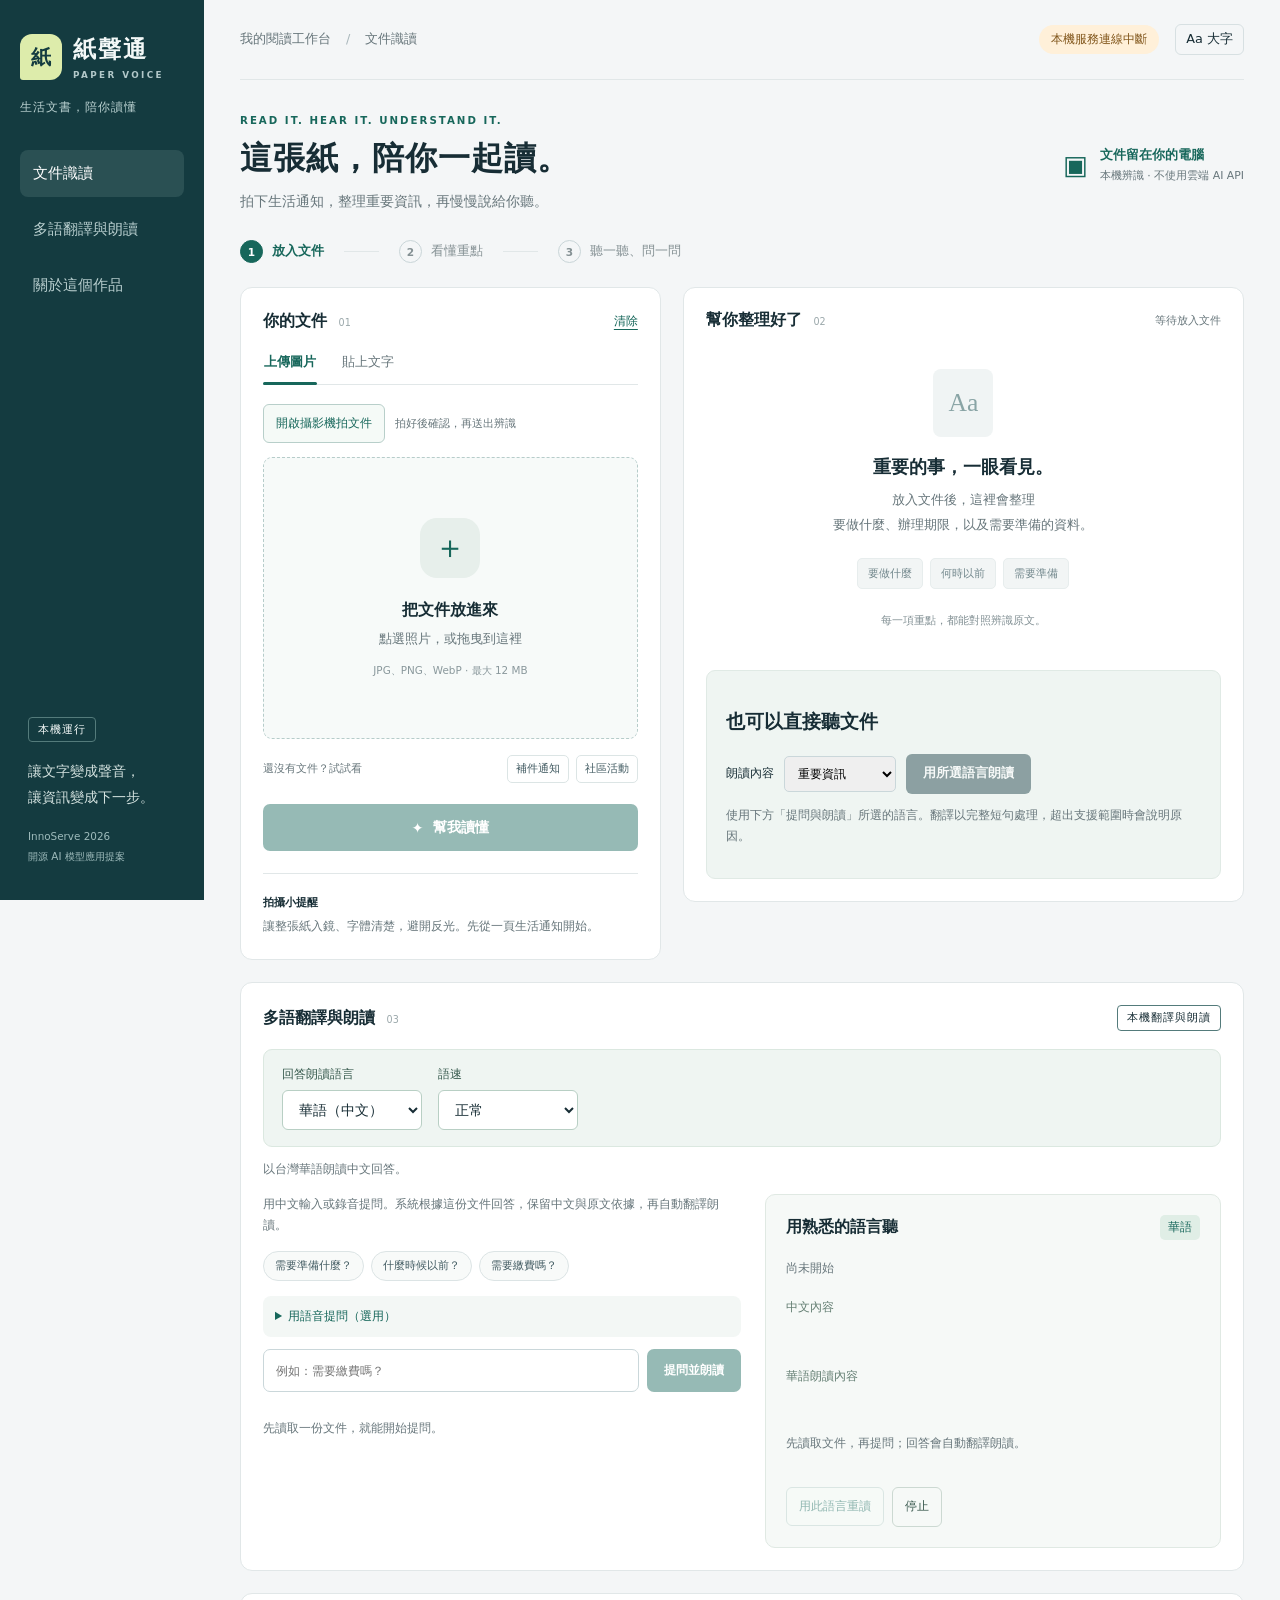
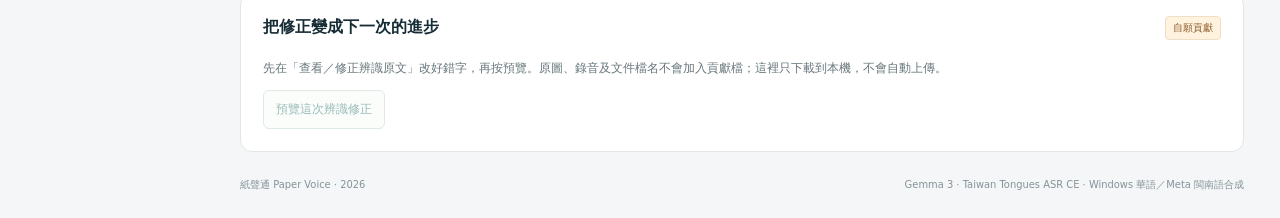
==== commit 90b069ec: "Integrate language features and enforce reviewed model origins" ====
--- a/static/index.html
+++ b/static/index.html
@@ -14,7 +14,7 @@
   <aside class="sidebar">
     <a class="brand" href="/" aria-label="紙聲通首頁"><span class="brand-mark">紙</span><span>紙聲通<small>PAPER VOICE</small></span></a>
     <div class="sidebar-caption">生活文書，陪你讀懂</div>
-    <nav aria-label="主要功能"><a class="nav-item active" href="#workspace">文件識讀</a><a class="nav-item" href="#conversation">提問與朗讀</a><button class="nav-item" id="about-btn">關於這個作品</button></nav>
+    <nav aria-label="主要功能"><a class="nav-item active" href="#workspace">文件識讀</a><a class="nav-item" href="#conversation">多語翻譯與朗讀</a><button class="nav-item" id="about-btn">關於這個作品</button></nav>
     <div class="sidebar-bottom"><span class="local-label">本機運行</span><p>讓文字變成聲音，<br>讓資訊變成下一步。</p><small>InnoServe 2026<br>開源 AI 模型應用提案</small></div>
   </aside>
   <main id="workspace">
@@ -54,7 +54,7 @@
       </section>
     </div>
     <section id="conversation" class="panel conversation-panel" aria-labelledby="conversation-heading">
-      <div class="panel-heading"><h2 id="conversation-heading">選好語言，問你想知道的事。 <span class="section-no">03</span></h2><span class="local-label">本機翻譯與朗讀</span></div>
+      <div class="panel-heading"><h2 id="conversation-heading">多語翻譯與朗讀 <span class="section-no">03</span></h2><span class="local-label">本機翻譯與朗讀</span></div>
       <div class="language-toolbar"><label for="output-language">回答朗讀語言<select id="output-language"><option value="zh-TW">華語（中文）</option><option value="nan">台語</option><option value="hakka">客語</option><option value="ami">阿美語</option></select></label><label id="dialect-control" for="output-dialect" hidden><span id="dialect-label">語別</span><select id="output-dialect"><option value="">預設</option></select></label><label for="speed">語速<select id="speed"><option value="0.8">慢一點</option><option value="1" selected>正常</option><option value="1.2">快一點</option></select></label></div>
       <p id="language-hint" class="hint"></p>
       <div class="conversation-grid"><div class="qa-panel">
@@ -66,7 +66,8 @@
         <div class="panel-heading"><h3>用熟悉的語言聽</h3><span id="narration-language" class="language-badge">華語</span></div>
         <p id="narration-context" class="hint">尚未開始</p>
         <p class="field-label">中文內容</p><p id="narration-source" class="narration-text"></p>
-        <p class="field-label">朗讀內容／翻譯草稿</p><p id="narration-translation" class="narration-text"></p>
+        <details id="narration-facts-panel" hidden><summary>查看本次解說依據</summary><ul id="narration-facts"></ul></details>
+        <p id="translation-label" class="field-label">華語朗讀內容</p><p id="narration-translation" class="narration-text"></p>
         <p id="narration-status" class="hint" role="status">先讀取文件，再提問；回答會自動翻譯朗讀。</p>
         <div class="play-row"><button id="replay-answer" class="secondary-button" disabled>用此語言重讀</button><button id="stop-btn" class="stop-button">停止</button></div>
         <audio id="audio" controls hidden></audio><p id="narration-warning" class="warning" hidden></p>
@@ -76,7 +77,7 @@
     <footer><span>紙聲通 Paper Voice · 2026</span><span>Gemma 3 · Taiwan Tongues ASR CE · Windows 華語／Meta 閩南語合成</span></footer>
   </main>
 </div>
-<dialog id="about-dialog"><button id="close-about" class="dialog-close" aria-label="關閉說明">×</button><span class="eyebrow">ABOUT PAPER VOICE</span><h2>讓資訊，走到需要的人身邊。</h2><p>紙聲通協助使用者整理生活通知中的行動、期限與應備文件，並提供朗讀與有原文依據的問答。</p><h3>這個版本的能力</h3><p>Google Gemma 3 4B 本機讀圖、Taiwan Tongues ASR CE 語音提問、文件問答與中文朗讀、統一語言選單、文件回答自動翻譯與華語／台語／客語／阿美語朗讀、自願修正語料匯出。</p><h3>資料與模型</h3><p>上傳圖片與結果不寫入資料庫。完成工作最多在記憶體保留 30 分鐘，可隨時清除。中文合成使用短暫檔案，完成後刪除。模型首次下載需要網路；此版本推論只呼叫本機服務。</p><p>Gemma 採自訂開放權重授權；Taiwan Tongues 採 TRAIL 授權；Windows 語音不是開源模型；MMS 採 CC BY-NC 4.0。未宣稱已取得主辦資格認定或模型加分。</p><h3>展示時請誠實說明</h3><p>翻譯與發音均為草稿；客語限支援句型，阿美語共用一個聲音。尚未包含手寫專門微調、逐字影像框選或實際使用者成效驗證。語音辨識已用自製合成華語測試，真人麥克風與台客語辨識仍待驗證。範例通知是自製測試資料，不是真實公文。</p></dialog>
+<dialog id="about-dialog"><button id="close-about" class="dialog-close" aria-label="關閉說明">×</button><span class="eyebrow">ABOUT PAPER VOICE</span><h2>讓資訊，走到需要的人身邊。</h2><p>紙聲通協助使用者整理生活通知中的行動、期限與應備文件，並提供朗讀與有原文依據的問答。</p><h3>這個版本的能力</h3><p>Google Gemma 3 4B 本機讀圖、Taiwan Tongues ASR CE 語音提問、文件問答與中文朗讀、正式多語功能：台語翻譯朗讀、客語生活通知重點解說、阿美語翻譯朗讀，以及華語朗讀與中文對照、自願修正語料匯出。</p><h3>模型來源規則</h3><p>本專案禁止中國來源模型及其衍生權重，只載入已核准的固定版本。文件與問答採 Google；台語翻譯採 SARC／Google；客語語音採 FormoSpeech；阿美語翻譯採 ILRDF／Meta，台語及阿美語語音採 Meta。</p><h3>資料與模型</h3><p>上傳圖片與結果不寫入資料庫。完成工作最多在記憶體保留 30 分鐘，可隨時清除。中文合成使用短暫檔案，完成後刪除。模型首次下載需要網路；此版本推論只呼叫本機服務。</p><p>Gemma 採自訂開放權重授權；Taiwan Tongues 採 TRAIL 授權；Windows 語音不是開源模型；MMS 採 CC BY-NC 4.0。未宣稱已取得主辦資格認定或模型加分。</p><h3>翻譯範圍與品質</h3><p>翻譯與發音均為草稿；客語以支援的公文重點句型解說，無法完整處理時保留中文；阿美語共用一個聲音。尚未包含手寫專門微調、逐字影像框選或實際使用者成效驗證。語音辨識已用自製合成華語測試，真人麥克風與台客語辨識仍待驗證。範例通知是自製測試資料，不是真實公文。</p></dialog>
 <dialog id="camera-dialog" aria-labelledby="camera-title">
   <div class="panel-heading"><h2 id="camera-title">拍下這份文件</h2><button id="camera-close" type="button" class="text-button">關閉攝影機</button></div>
   <p class="hint">把文件完整放進畫面，避開反光。確認使用前，照片只留在瀏覽器。</p>
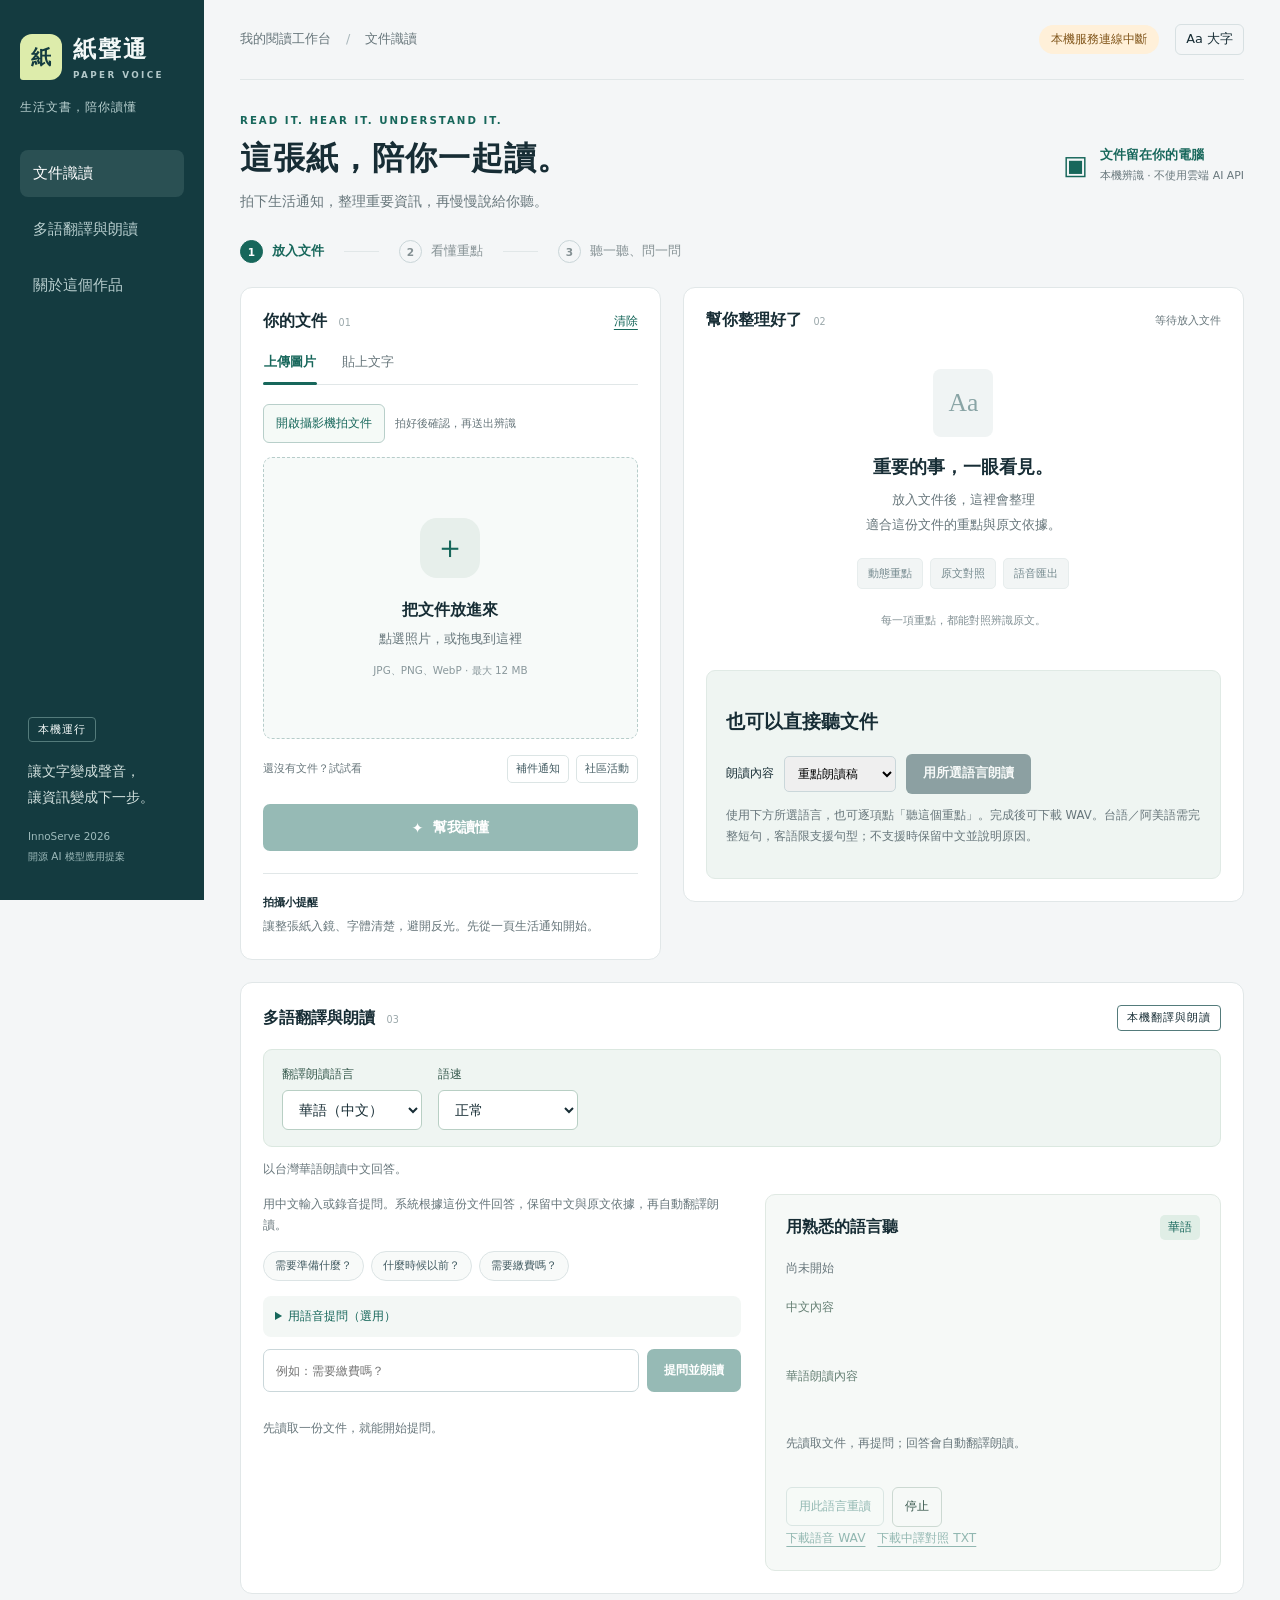
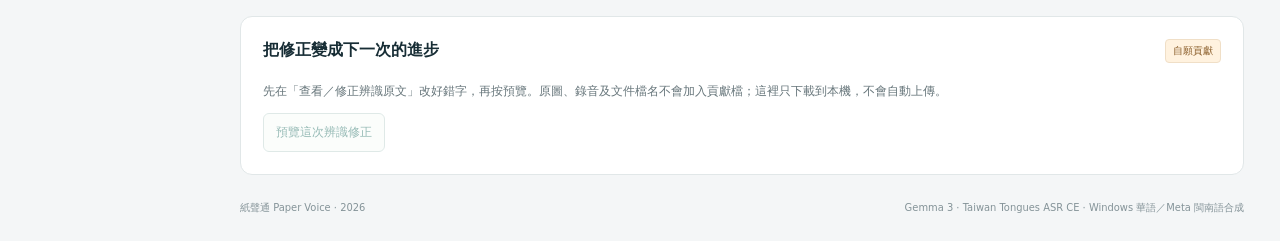
==== commit 5bda5598: "Replace fixed document fields with source-linked summaries and audio exports" ====
--- a/static/index.html
+++ b/static/index.html
@@ -5,6 +5,7 @@
   <meta name="theme-color" content="#143b40"><title>紙聲通 · 讓每張紙，都聽得懂</title>
   <link rel="icon" href="/static/favicon.svg" type="image/svg+xml"><link rel="stylesheet" href="/static/style.css">
   <script src="/static/model-warmup.js" defer></script>
+  <script src="/static/document-result.js" defer></script>
   <script src="/static/narrator.js" defer></script>
   <script src="/static/app.js" defer></script>
   <script src="/static/camera.js" defer></script>
@@ -40,22 +41,24 @@
       </section>
       <section class="panel result-panel" aria-labelledby="result-heading">
         <div class="panel-heading"><h2 id="result-heading">幫你整理好了 <span class="section-no">02</span></h2><span id="result-meta" class="muted">等待放入文件</span></div>
-        <div id="empty-state" class="empty-state"><div class="empty-glyph" aria-hidden="true">Aa</div><h3>重要的事，一眼看見。</h3><p>放入文件後，這裡會整理<br>要做什麼、辦理期限，以及需要準備的資料。</p><div class="ghost-tags"><span>要做什麼</span><span>何時以前</span><span>需要準備</span></div><small>每一項重點，都能對照辨識原文。</small></div>
+        <div id="empty-state" class="empty-state"><div class="empty-glyph" aria-hidden="true">Aa</div><h3>重要的事，一眼看見。</h3><p>放入文件後，這裡會整理<br>適合這份文件的重點與原文依據。</p><div class="ghost-tags"><span>動態重點</span><span>原文對照</span><span>語音匯出</span></div><small>每一項重點，都能對照辨識原文。</small></div>
         <div id="result-content" hidden>
-          <div class="result-title-row"><span class="document-type" id="document-type"></span><button id="export-btn" class="text-button">匯出結果</button></div><h3 id="document-title" class="document-title"></h3>
+          <div class="result-title-row"><span class="document-type" id="document-type"></span><div class="export-actions"><button id="export-text-btn" class="text-button">下載重點 TXT</button><button id="export-btn" class="text-button">下載依據 JSON</button></div></div><h3 id="document-title" class="document-title"></h3>
           <div id="result-warnings"></div><div id="fact-grid" class="fact-grid"></div><div id="condition-list"></div>
-          <p class="verification-note">「原文已對應」表示欄位與辨識文字相符，仍請對照圖片確認。辨識與解釋皆可能出錯。</p>
+          <p class="verification-note">重點依文件內容產生。AI 比對不代表內容完全正確；日期、數字與例外仍請對照原圖。</p>
+          <details id="remaining-details" class="raw-details" hidden><summary>未列入重點的原文</summary><div id="remaining-source"></div></details>
+          <details class="raw-details"><summary>預覽重點朗讀稿</summary><div id="narration-preview" class="narration-text"></div></details>
           <details id="raw-details" class="raw-details"><summary>查看／修正辨識原文 <span>核對日期與數字</span></summary><textarea id="raw-text" rows="9" maxlength="6500" aria-label="辨識原文，可修正"></textarea><button id="reanalyze-btn" class="secondary-button">用修正文字重新整理</button><small>重新整理後，問答與朗讀會使用修正內容。</small><details id="ocr-details"><summary>查看 Windows OCR 初讀文字</summary><pre id="ocr-reference"></pre></details></details>
         </div>
         <section id="speech-panel" class="speech-panel" aria-label="朗讀文件">
-          <h3>也可以直接聽文件</h3><div class="document-listen"><label for="read-target">朗讀內容</label><select id="read-target"><option value="summary">重要資訊</option><option value="raw">整份辨識原文</option></select><button id="speak-btn" class="play-button" disabled>用所選語言朗讀</button></div>
-          <p class="hint">使用下方「提問與朗讀」所選的語言。翻譯以完整短句處理，超出支援範圍時會說明原因。</p>
+          <h3>也可以直接聽文件</h3><div class="document-listen"><label for="read-target">朗讀內容</label><select id="read-target"><option value="summary">重點朗讀稿</option><option value="raw">整份辨識原文</option></select><button id="speak-btn" class="play-button" disabled>用所選語言朗讀</button></div>
+          <p class="hint">使用下方所選語言，也可逐項點「聽這個重點」。完成後可下載 WAV。台語／阿美語需完整短句，客語限支援句型；不支援時保留中文並說明原因。</p>
         </section>
       </section>
     </div>
     <section id="conversation" class="panel conversation-panel" aria-labelledby="conversation-heading">
       <div class="panel-heading"><h2 id="conversation-heading">多語翻譯與朗讀 <span class="section-no">03</span></h2><span class="local-label">本機翻譯與朗讀</span></div>
-      <div class="language-toolbar"><label for="output-language">回答朗讀語言<select id="output-language"><option value="zh-TW">華語（中文）</option><option value="nan">台語</option><option value="hakka">客語</option><option value="ami">阿美語</option></select></label><label id="dialect-control" for="output-dialect" hidden><span id="dialect-label">語別</span><select id="output-dialect"><option value="">預設</option></select></label><label for="speed">語速<select id="speed"><option value="0.8">慢一點</option><option value="1" selected>正常</option><option value="1.2">快一點</option></select></label></div>
+      <div class="language-toolbar"><label for="output-language">翻譯朗讀語言<select id="output-language"><option value="zh-TW">華語（中文）</option><option value="nan">台語</option><option value="hakka">客語</option><option value="ami">阿美語</option></select></label><label id="dialect-control" for="output-dialect" hidden><span id="dialect-label">語別</span><select id="output-dialect"><option value="">預設</option></select></label><label for="speed">語速<select id="speed"><option value="0.8">慢一點</option><option value="1" selected>正常</option><option value="1.2">快一點</option></select></label></div>
       <p id="language-hint" class="hint"></p>
       <div class="conversation-grid"><div class="qa-panel">
         <p class="hint">用中文輸入或錄音提問。系統根據這份文件回答，保留中文與原文依據，再自動翻譯朗讀。</p>
@@ -70,7 +73,7 @@
         <p id="translation-label" class="field-label">華語朗讀內容</p><p id="narration-translation" class="narration-text"></p>
         <p id="narration-status" class="hint" role="status">先讀取文件，再提問；回答會自動翻譯朗讀。</p>
         <div class="play-row"><button id="replay-answer" class="secondary-button" disabled>用此語言重讀</button><button id="stop-btn" class="stop-button">停止</button></div>
-        <audio id="audio" controls hidden></audio><p id="narration-warning" class="warning" hidden></p>
+        <audio id="audio" controls hidden></audio><div class="export-actions"><button id="download-audio" type="button" class="text-button" disabled>下載語音 WAV</button><button id="download-narration" type="button" class="text-button" disabled>下載中譯對照 TXT</button></div><p id="narration-warning" class="warning" hidden></p>
       </section></div>
     </section>
     <section class="panel corpus-panel"><div class="panel-heading"><h2>把修正變成下一次的進步</h2><span class="experimental">自願貢獻</span></div><p class="hint">先在「查看／修正辨識原文」改好錯字，再按預覽。原圖、錄音及文件檔名不會加入貢獻檔；這裡只下載到本機，不會自動上傳。</p><button id="corpus-preview-btn" class="secondary-button">預覽這次辨識修正</button><div id="corpus-preview" hidden><p id="corpus-status" class="hint" role="status"></p><div class="corpus-pair"><label>遮蔽後的辨識原文<textarea id="corpus-original" rows="5" maxlength="6500"></textarea></label><label>遮蔽後的人工修正<textarea id="corpus-corrected" rows="5" maxlength="6500"></textarea></label></div><p class="warning">自動遮蔽可能漏掉姓名、地址、病情等資訊。請逐行檢查並手動刪除；不要公開他人的私密文件。</p><label class="field-label">資料來源 <select id="corpus-provenance"><option value="synthetic">自製虛構範例</option><option value="authorized">已獲權利人授權的資料</option></select></label><label class="check-label"><input id="corpus-reviewed" type="checkbox">我已逐行核對內容正確，並移除可識別個人的資訊</label><label class="check-label"><input id="corpus-rights" type="checkbox">我有權公開此文字，並同意以 CC BY 4.0 授權；以 Paper Voice 自願貢獻者署名</label><button id="corpus-export-btn" class="secondary-button">下載待審核語料 JSONL</button></div></section>
--- a/static/style.css
+++ b/static/style.css
@@ -6,3 +6,6 @@
 .camera-frame{max-height:45vh}#camera-placeholder{color:#e0eae7;text-align:center;font-size:1rem;padding:20px}#camera-placeholder small{font-size:.8rem;color:#aac6c0}
 .voice-question>summary{cursor:pointer;font-size:.78rem;color:var(--teal)}.voice-question[open]>.voice-actions{margin-top:14px}
 .conversation-panel{margin-top:22px;scroll-margin-top:20px}.language-toolbar{display:flex;align-items:end;flex-wrap:wrap;gap:16px;padding:16px 18px;background:#eff5f2;border:1px solid #dbe8e0;border-radius:9px}.language-toolbar label{font-size:.78rem;color:#36594d}.language-toolbar select{display:block;min-width:140px;max-width:100%;margin-top:7px;padding:10px 12px;border:1px solid #b8cfc4;background:#fff;border-radius:6px;color:var(--ink);font-size:.87rem}.conversation-grid{display:grid;grid-template-columns:minmax(0,1.05fr) minmax(0,1fr);gap:24px}.conversation-panel .qa-panel>p{margin-top:0}.narration-panel{background:#f6f9f7;border:1px solid #e0e9e3;border-radius:10px;padding:20px;min-width:0}.narration-panel h3{font-size:1rem;margin:0}.narration-panel .field-label{color:#627d71;margin-top:18px}.narration-text{white-space:pre-wrap;overflow-wrap:anywhere;line-height:1.9;font-size:.93rem;min-height:1em}.language-badge{color:var(--teal);background:#e0eee6;font-size:.72rem;padding:5px 8px;border-radius:5px}.document-listen{display:flex;gap:10px;align-items:center;flex-wrap:wrap;font-size:.75rem}.document-listen select{padding:9px;border:1px solid #cad7da;border-radius:5px}.answer-item .secondary-button{margin-top:10px}.conversation-panel .answers{max-height:460px}.conversation-panel #question-form{flex-wrap:wrap}.conversation-panel #question{flex-basis:180px}.conversation-panel #ask-btn{flex-shrink:0}.conversation-panel #language-hint{min-height:2em}.conversation-panel .panel-heading{gap:10px}.conversation-panel #narration-status{min-height:3.6em}@media(max-width:1000px){.conversation-grid{grid-template-columns:1fr}.conversation-panel .language-toolbar{gap:12px}.conversation-panel .panel-heading{flex-wrap:wrap}}@media(max-width:480px){.language-toolbar label{flex:1}.language-toolbar select{min-width:110px;width:100%}.narration-panel{padding:15px}}
+
+/* Content-driven document summaries */
+.fact-grid{grid-template-columns:1fr}.highlight-card p,.highlight-card blockquote{white-space:pre-wrap;overflow-wrap:anywhere}.highlight-card .fact-label{margin:0;font-size:1rem;color:var(--ink)}.highlight-card .text-button{margin-top:12px}.export-actions{display:flex;flex-wrap:wrap;gap:12px}.result-title-row{flex-wrap:wrap;gap:12px}.current-segment{background:#d7eadf;border-radius:4px}.narration-segment{display:block;padding:3px 5px;margin-bottom:8px}#remaining-source p{white-space:pre-wrap;overflow-wrap:anywhere}
